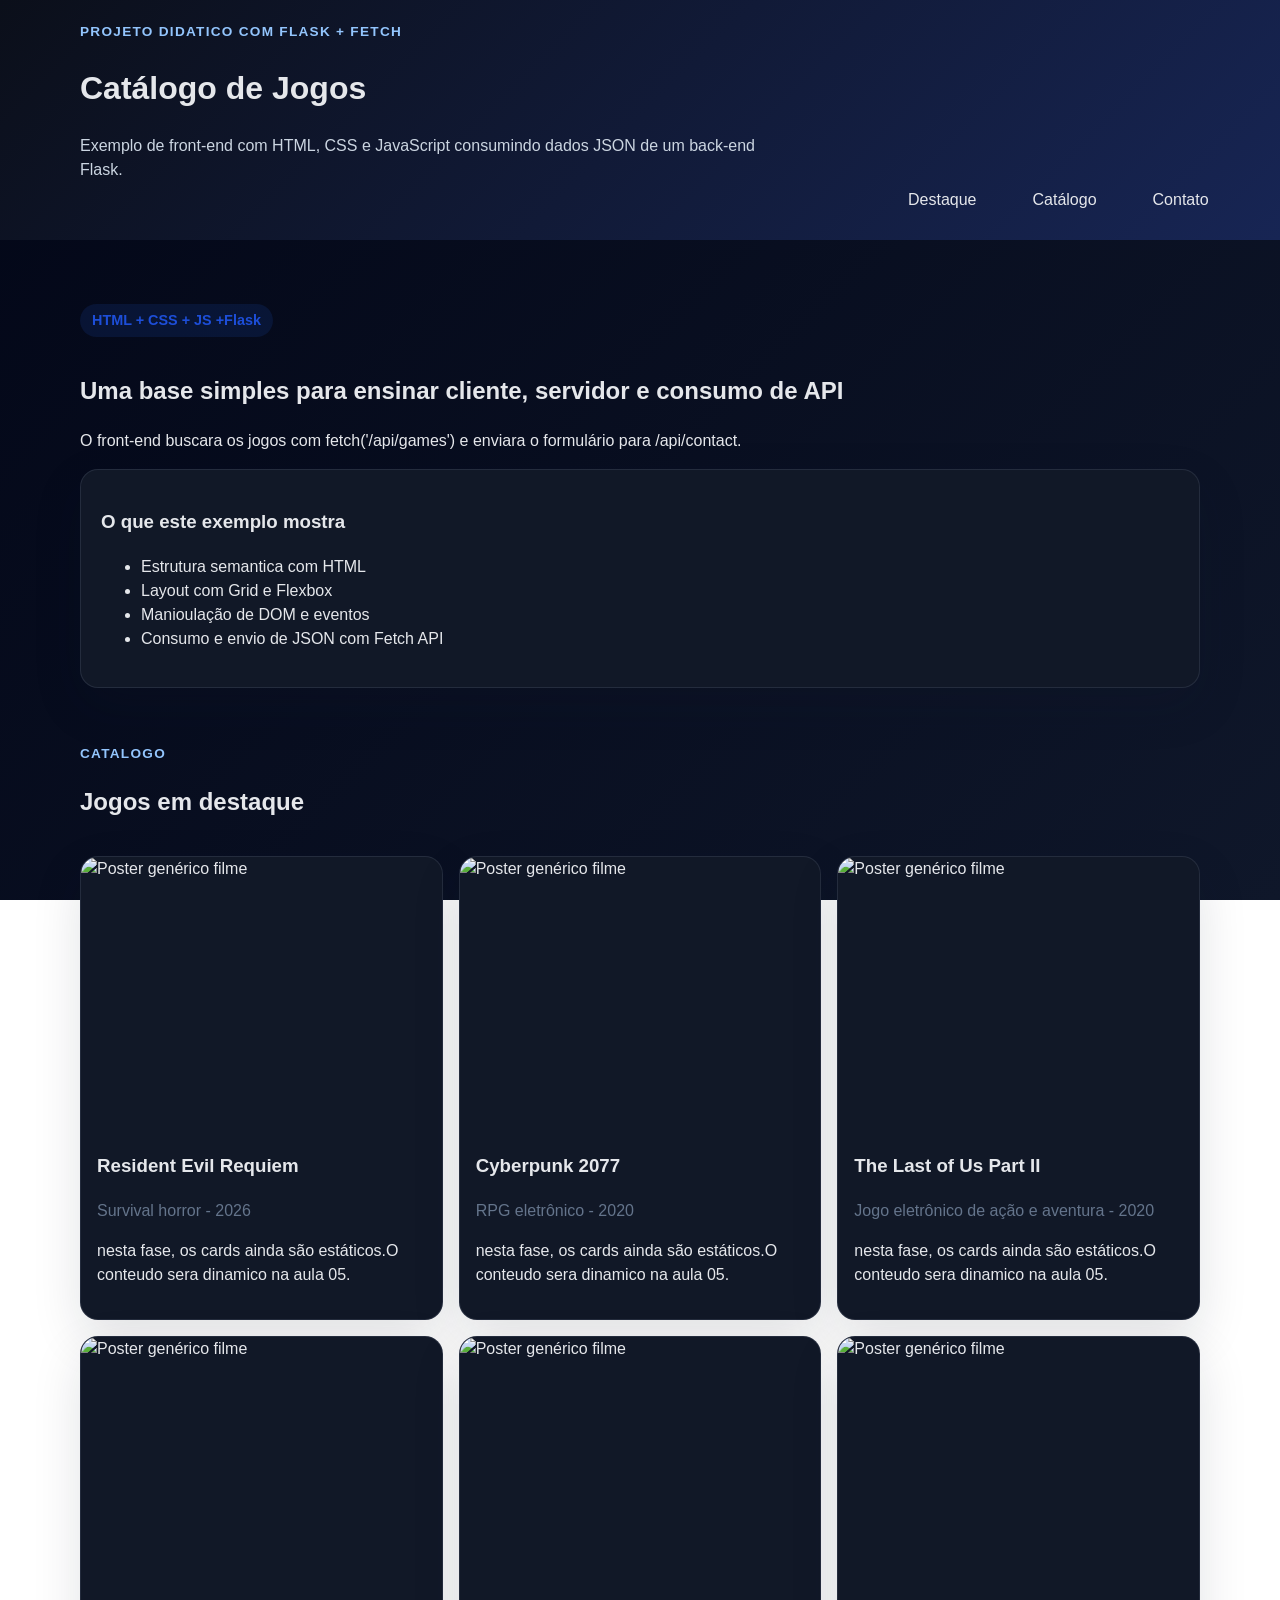
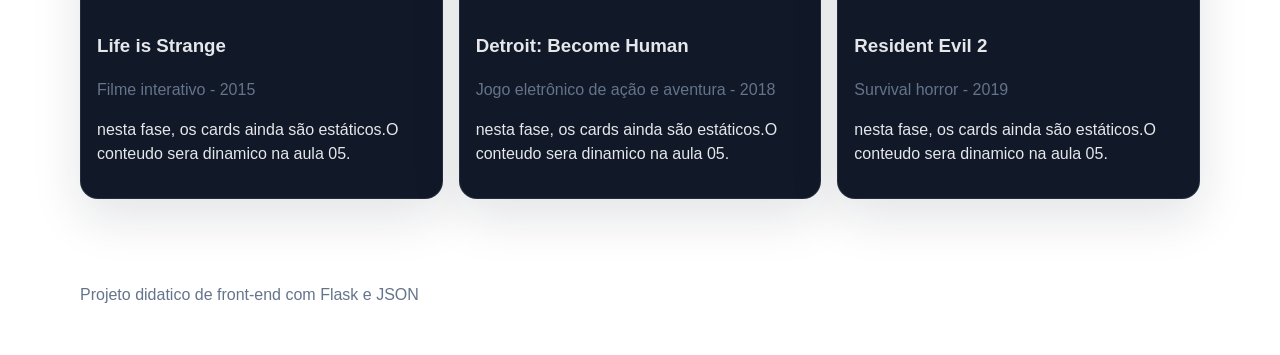
==== catalogo.html @ ecd1babe "Add files via upload" ====
<!DOCTYPE html>
<html lang="pt-BR">

<head>
    <meta charset="UTF-8">
    <meta name="viewport" content="width=device-width, initial-scale=1.0">
    <title>Catalogo</title>
    <link rel="stylesheet" href="style.css">
</head>

<body>
    <header class="site-header">
        <div class="container header-content">
            <p class="eyebrow">Projeto didatico com Flask + Fetch</p>
            <h1>Catálogo de Jogos</h1>
            <p class="subtitle">
                Exemplo de front-end com HTML, CSS e JavaScript
                consumindo dados JSON de um back-end Flask.
            </p>
        </div>
        <nav class="main-nav" aria-label="Navegação principal">

            <a href="#destaque">Destaque</a>
            <a href="#catalogo">Catálogo</a>
            <a href="#contato">Contato</a>

        </nav>
    </header>

    <main>
        <section id="destaque" class="hero">
            <div class="container hero grid">
                <div>
                    <span class="badge"> HTML + CSS + JS +Flask</span>
                    <h2>Uma base simples para ensinar cliente, servidor e consumo de API</h2>
                    <p>
                        O front-end buscara os jogos com fetch('/api/games')
                        e enviara o formulário para /api/contact.
                    </p>
                </div>
                <div class="hero-panel">
                    <h3>O que este exemplo mostra</h3>
                    <ul>
                        <li>Estrutura semantica com HTML</li>
                        <li>Layout com Grid e Flexbox</li>
                        <li>Manioulação de DOM e eventos</li>
                        <li>Consumo e envio de JSON com Fetch API</li>
                    </ul>
                </div>
            </div>
        </section>

        <section id="catalogo" class="catalog-section">
            <div class="container section-header">
                <div>
                    <p class="eyebrow">Catalogo</p>
                    <h2>Jogos em destaque</h2>
                </div>
            </div>

            <div class="container">
                <div class="game-grid">
                    <article class="game-card">
                        <img src="https://blogger.googleusercontent.com/img/b/R29vZ2xl/AVvXsEhsYs90ANW8YLh_4Idx4Sa5WgGiYXEByLc2kuhqyoncQcPSd4HS1OVr4W1ApdyinodIkdDk83J-DWX-h8rtJp-aMnD0oTUR_yRld0gdFs2bHFyWP2ZrDA1RACvNJMs8qi6hw8s6Sw_IY9s0JXZlomHA9-I9Fi39skDWAp9NOB31HzsO_nLc7lh-KDNFs9g/w640-h360/resident-evil-requiem-pre-venda-desconto-pc-ps5.png"
                            alt="Poster genérico filme">
                        <div class="game-card-content">
                            <h3>Resident Evil Requiem</h3>
                            <p class="game-meta">Survival horror - 2026</p>
                            <p>nesta fase, os cards ainda são estáticos.O conteudo sera dinamico na aula 05.</p>
                        </div>

                    </article>
                    <article class="game-card">
                        <img src="https://t.ctcdn.com.br/ILL69AH84MuklQSbs4Bj6zNDN3Q=/640x360/smart/i568317.jpeg"
                            alt="Poster genérico filme">
                        <div class="game-card-content">
                            <h3>Cyberpunk 2077</h3>
                            <p class="game-meta">RPG eletrônico - 2020</p>
                            <p>nesta fase, os cards ainda são estáticos.O conteudo sera dinamico na aula 05.</p>
                        </div>

                    </article>
                    <article class="game-card">
                        <img src="https://blogger.googleusercontent.com/img/b/R29vZ2xl/AVvXsEj_90bo2cQLbmIGnvCSx_EiHnvf0amQipYWQF1mWVmykElOhLvnlZnXqQKAwc0d3ysP5aXUv1VFdvGNSgC6pww5emYfWMEnsE0zHy9Jioad4u5F0tE9TFLgbSw_L7oWOB3y8WMElHjA1C8k1_6ptsRACYS1sB6EC9E9DuJAxfurLHmG1Iuv-lJm3kCdjGja/w640-h360/The%20Last%20of%20Us%20Parte%20II%20remastered.png"
                            alt="Poster genérico filme">
                        <div class="game-card-content">
                            <h3>The Last of Us Part II</h3>
                            <p class="game-meta">Jogo eletrônico de ação e aventura - 2020</p>
                            <p>nesta fase, os cards ainda são estáticos.O conteudo sera dinamico na aula 05.</p>
                        </div>

                    </article>
                    <article class="game-card">
                        <img src="https://blogger.googleusercontent.com/img/b/R29vZ2xl/AVvXsEgK63f_Ne3KJamRZSpanK5wGuzLJlyIysC0btRQ8zuUDmlWHwvfNrP_UfUBSlt3mtdsLd0B-I9HRghgdGDafSBZZDLxNTpkHuW9-0xl6RSeTEDjaBvyEyY1dYJs7fOlukk4vX9ZQaFCtYlBrZ5ryIZrIviQP39pQy8PmU62xq6Jr646lY_P6JbPYznCCg/w640-h360/life-is-strange-arcadia-bay-collection.jpg"
                            alt="Poster genérico filme">
                        <div class="game-card-content">
                            <h3>Life is Strange</h3>
                            <p class="game-meta">Filme interativo - 2015</p>
                            <p>nesta fase, os cards ainda são estáticos.O conteudo sera dinamico na aula 05.</p>
                        </div>

                    </article>
                    <article class="game-card">
                        <img src="https://cdn1.epicgames.com/columbine/offer/DETROIT_1-2560x1440-4fd6608a56880dc5d8e9d968517113c3.jpg"
                            alt="Poster genérico filme">
                        <div class="game-card-content">
                            <h3>Detroit: Become Human</h3>
                            <p class="game-meta">Jogo eletrônico de ação e aventura - 2018</p>
                            <p>nesta fase, os cards ainda são estáticos.O conteudo sera dinamico na aula 05.</p>
                        </div>

                    </article>
                    <article class="game-card">
                        <img src="https://cdn-ext.fanatical.com/production/product/1280x720/ee2b504a-6f82-49ed-a3f5-3539b9b85fb9.jpeg"
                            alt="Poster genérico filme">
                        <div class="game-card-content">
                            <h3>Resident Evil 2</h3>
                            <p class="game-meta">Survival horror - 2019</p>
                            <p>nesta fase, os cards ainda são estáticos.O conteudo sera dinamico na aula 05.</p>
                        </div>

                    </article>

                </div>



            </div>


        </section>
    </main>

    <footer class="site-footer">
        <div class="container footer-content">
            <p>Projeto didatico de front-end com Flask e JSON</p>
        </div>
    </footer>
</body>

</html>
---- style.css ----
/*Globais*/
:root {
    --bg: #0b0f1a;
    --panel: #111827;
    --panel-hover: #1f2937;
    --text: #e5e7eb;
    --text-light: #e5e7eb;
    --muted: #64748b;
    --line: #dbe3ee;
    --primary: #103b76;
    --primary-dark: #1d4ed8;
    --shadow: 0 18px 50px rgba(15, 23, 42, 0.12);
    --radius: 18px;
}

* {
    box-sizing: border-box;
}

/*Tela de Login*/
body {
    margin: 0;
    font-family: Arial, Helvetica, sans-serif;
    background: linear-gradient(135deg, #020617, #0f172a);
    background-attachment: fixed;
    color: var(--text);
    line-height: 1.5;
}

img {
    display: block;
    max-width: 100%;
}

a {
    color: inherit;
    text-decoration: none;
}


.container {
    width: min(1120px, calc(100% - 2rem));
    margin: 0 auto;
}

.eyebrow {
    margin: 0 0 0.35rem;
    font-size: 0.85rem;
    font-weight: 700;
    letter-spacing: 0.08rem;
    text-transform: uppercase;
    color: #93c5fd;
}

.auth-body {
    min-height: 100vh;
    display: grid;
    place-items: center;
    padding: 2rem 1rem;
}

.auth-main {
    width: min(1100px, 100%);
}

.auth-card {
    display: grid;
    grid-template-columns: 1.2fr 0.8fr;
    gap: 1.5rem;
    align-items: stretch;
}

.auth-copy,
.auth-form {
    background: var(--panel);
    border: 1px solid rgba(148, 163, 184, 00.15rem);
    border-radius: var(--radius);
    box-shadow: var(--shadow);
    padding: 2rem;
}

.auth-copy {
    background: linear-gradient(135deg, var(--bg), #172554);
    color: var(--text-light);
    margin-bottom: 15px;


}

.auth-list {
    margin: 1rem 0 0;
    padding-left: 1.25rem;


}

/*Fomulário de Login*/
.auth-form {
    background: linear-gradient(135deg, #172554, #0b1430);
    display: grid;
    gap: 1rem;
}

.auth-form label {
    display: flex;
    flex-direction: column;
    gap: 0.45rem;
    font-weight: inherit;
}

.auth-form input {
    background: #24315b;
    padding: 0.85rem 1rem;
    border-radius: 12px;
    border: 1px solid #24315b;
    font: inherit;
}

button,
.auth-form button {
    display: inline-flex;
    align-items: center;
    justify-content: center;
    border: none;
    cursor: pointer;
    padding: 0.85rem 1.1rem;
    border-radius: 12px;
    font-weight: 700;
    background: var(--primary);
    color: #fff;
}

.button:hover,
.auth-form button:hover {
    background: var(--primary-dark);

}

/*Cabeçalho e Hero*/
.site-header {
    background: linear-gradient(135deg, var(--bg), #172554);
    color: var(--text-light);
    padding: 1.4rem 0;
}

.header-content {
    justify-content: space-between;
    gap: 2rem;
}

.main-nav {
    display: flex;
    flex-wrap: wrap;
    gap: 2rem;
    margin-left: 70%;

}

.main-nav a {
    padding: 6px 12px;
    border-radius: 10px;
    transition: background 0.3s ease;

}

.main-nav a:hover {
    background: rgba(59, 130, 246, 0.2);

}

.subtitle {
    margin: 0.6rem 0 0;
    max-width: 720px;
    color: #cbd5e1;
}

.hero {
    margin-bottom: -20px;
    padding: 2rem 0;
    background: linear-gradient(180deg #eff6ff 0%, #eef2f7 100%);
}

.hero-grid {
    display: grid;
    grid-template-columns: 2fr 1fr;
    gap: 1.5rem;
}

.badge {
    display: inline-block;
    margin-bottom: 1rem;
    background: rgba(37, 99, 235, 0.12);
    color: var(--primary-dark);
    padding: 0.35rem 0.75rem;
    border-radius: 999px;
    font-size: 0.9rem;
    font-weight: 700;
}

/*Containers do Catalogo*/
.hero-panel,
.game-card {
    background: var(--panel);
    border: 1px solid rgba(148, 163, 184, 0.15);
    border-radius: var(--radius);
    box-shadow: var(--shadow);
}

.hero-panel {
    padding: 1.25rem;
}

.catalog-section {
    padding: 2rem 0 3rem;
}

.section-header {
    display: flex;
    justify-content: space-between;
    align-items: end;
    gap: 1rem;
    margin-bottom: 1rem;
}

.game-grid {
    display: grid;
    grid-template-columns: repeat(3, minmax(0, 1fr));
    gap: 1rem;
}

.game-card {
    overflow: hidden;
    transition: transform 0.3s ease, box-shadow 0.3s ease;
}

.game-card:hover {
    transform: scale(1.05);
    box-shadow: 0 25px 60px rgba(0, 0, 0, 0.2);
    background: var(--panel-hover);
}

/*Card e Rodapé*/
.game-card img {
    width: 100%;
    height: 260px;
    object-fit: cover;
}

.game-card-content {
    padding: 1rem;
}

.game-meta {
    color: var(--muted);
    margin: 0 0 0.08rem;
}

.site-footer {
    padding: 1.25rem 0 2rem;
    color: var(--muted);
}
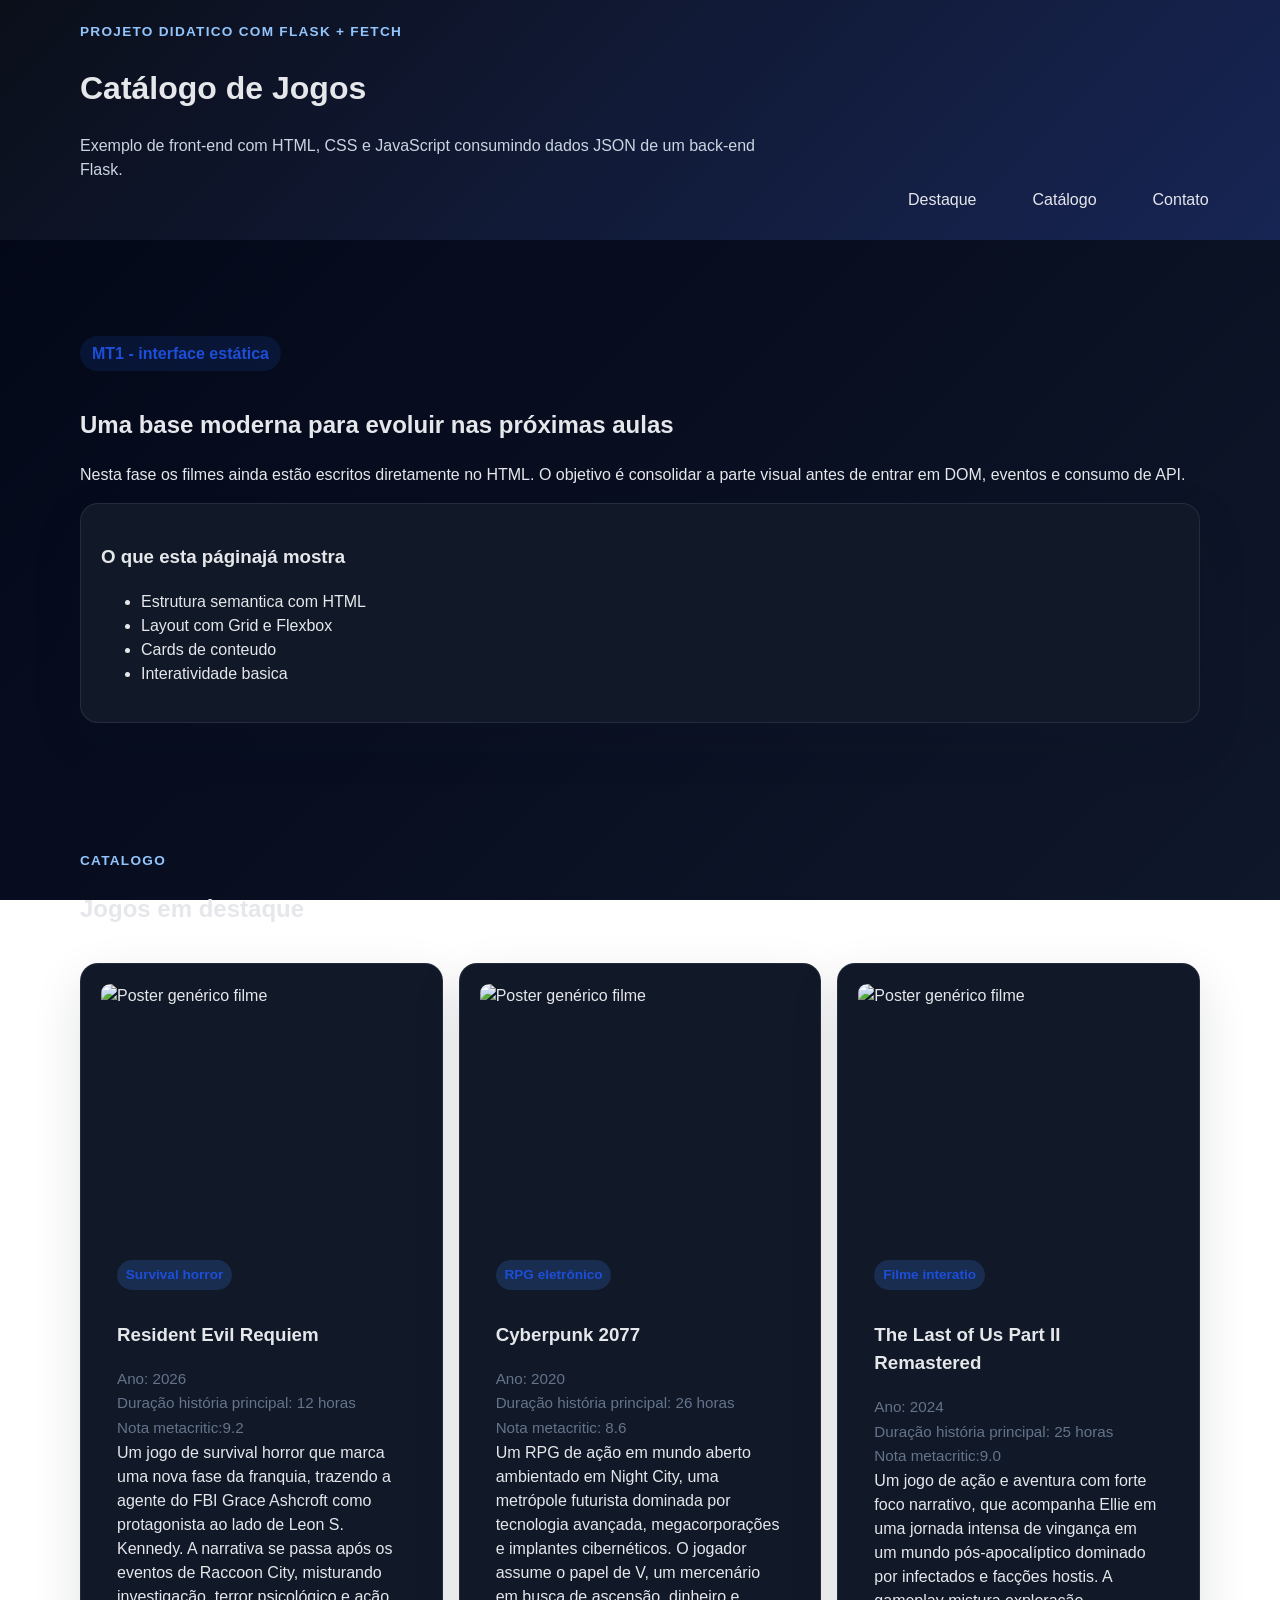
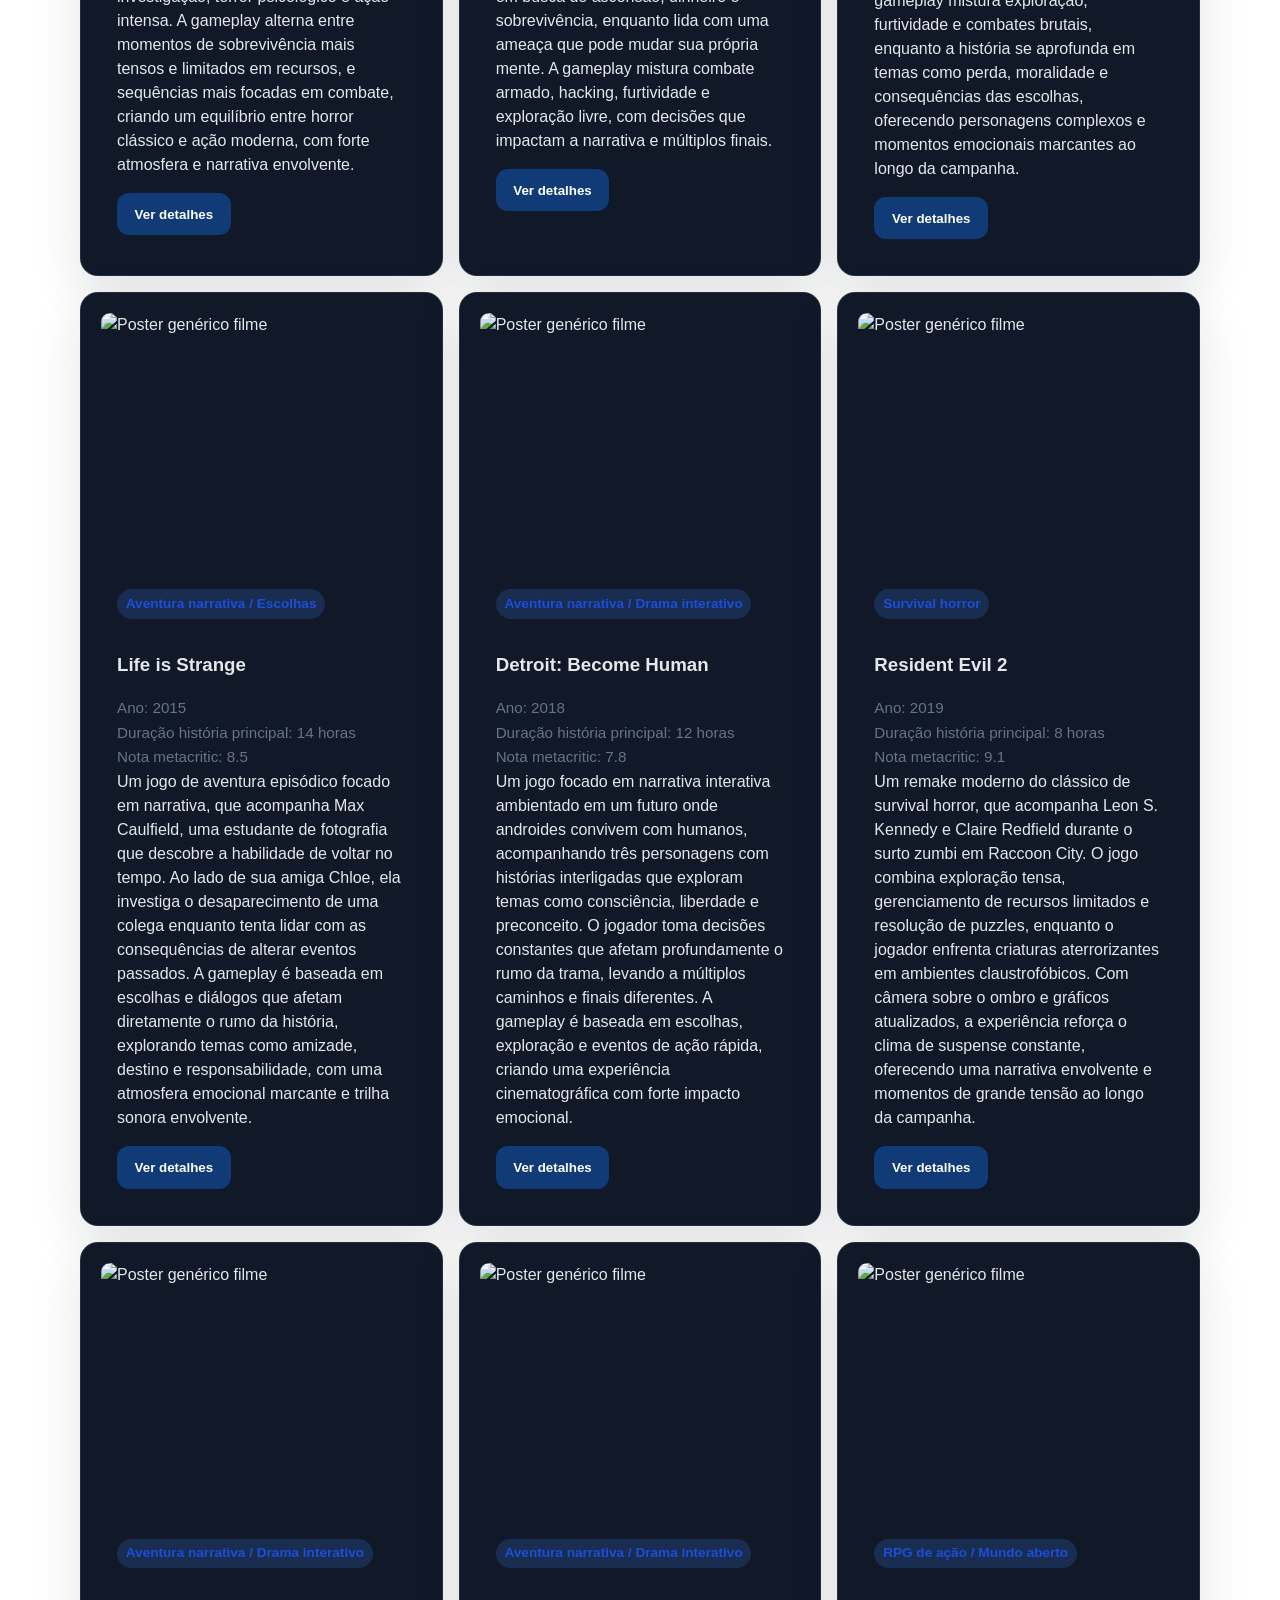
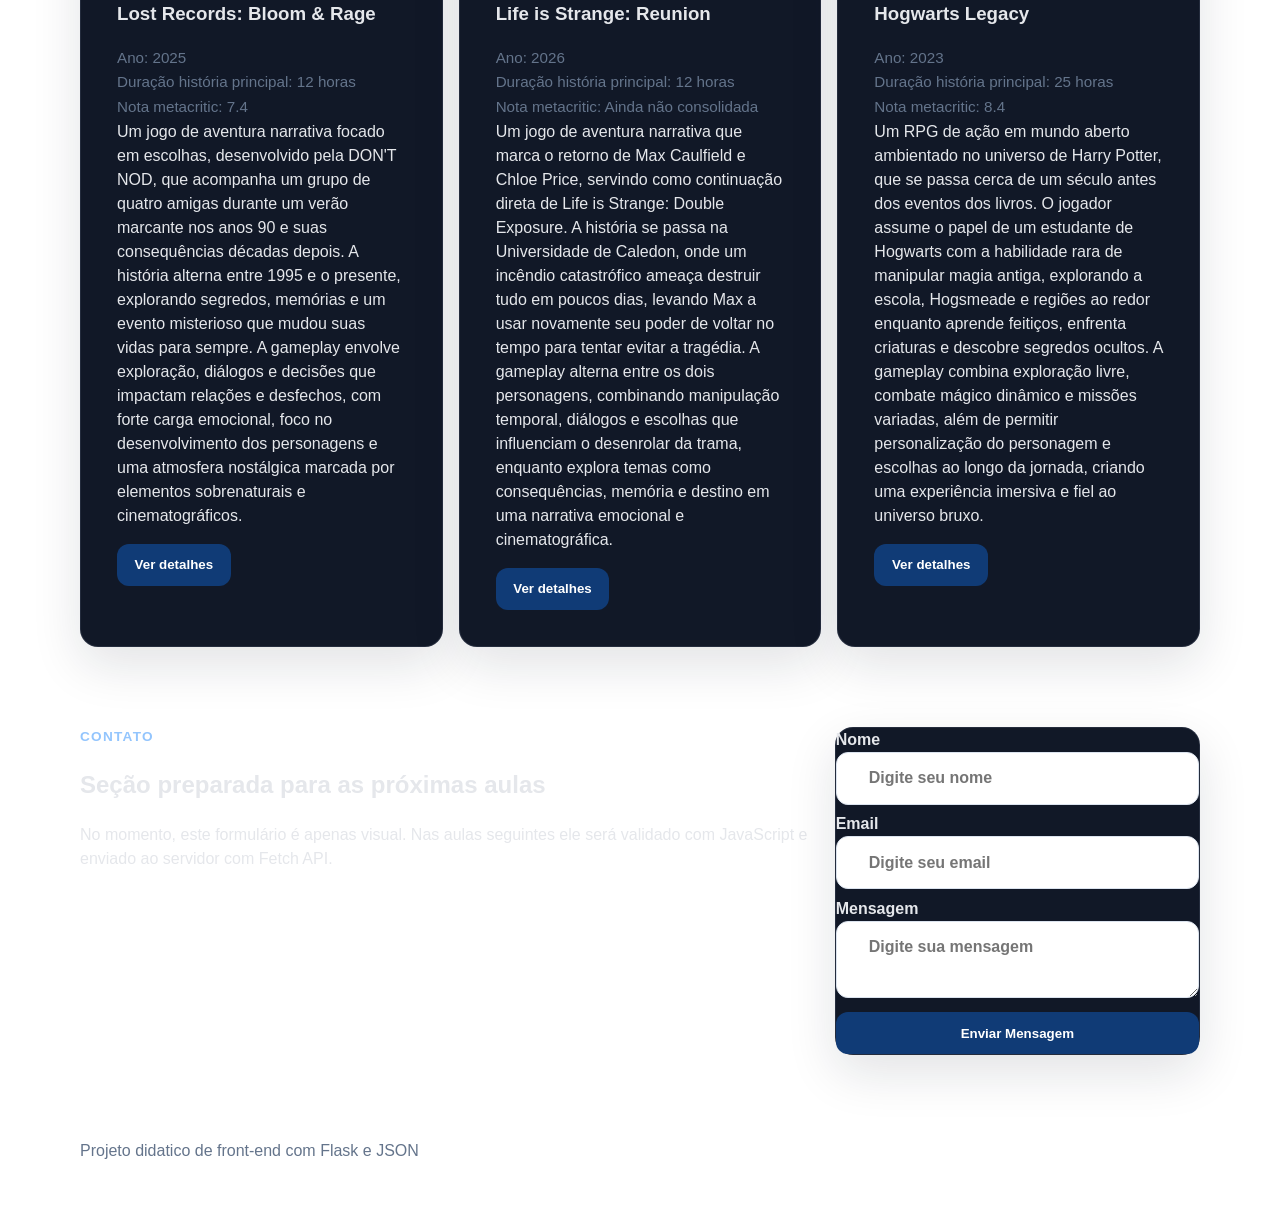
==== commit 9bc817c6: "Add files via upload" ====
--- a/catalogo.html
+++ b/catalogo.html
@@ -1,141 +1,412 @@
 <!DOCTYPE html>
 <html lang="pt-BR">
 
-<head>
-    <meta charset="UTF-8">
-    <meta name="viewport" content="width=device-width, initial-scale=1.0">
-    <title>Catalogo</title>
-    <link rel="stylesheet" href="style.css">
-</head>
-
-<body>
-    <header class="site-header">
-        <div class="container header-content">
-            <p class="eyebrow">Projeto didatico com Flask + Fetch</p>
-            <h1>Catálogo de Jogos</h1>
-            <p class="subtitle">
-                Exemplo de front-end com HTML, CSS e JavaScript
-                consumindo dados JSON de um back-end Flask.
-            </p>
-        </div>
-        <nav class="main-nav" aria-label="Navegação principal">
-
-            <a href="#destaque">Destaque</a>
-            <a href="#catalogo">Catálogo</a>
-            <a href="#contato">Contato</a>
-
-        </nav>
-    </header>
-
-    <main>
-        <section id="destaque" class="hero">
-            <div class="container hero grid">
+    <head>
+        <meta charset="UTF-8">
+        <meta name="viewport" content="width=device-width, initial-scale=1.0">
+        <title>Catalogo</title>
+        <link rel="stylesheet" href="style.css">
+    </head>
+
+    <body>
+        <header class="site-header">
+            <div class="container header-content">
+                <p class="eyebrow">Projeto didatico com Flask + Fetch</p>
+                <h1>Catálogo de Jogos</h1>
+                <p class="subtitle">
+                    Exemplo de front-end com HTML, CSS e JavaScript
+                    consumindo dados JSON de um back-end Flask.
+                </p>
+            </div>
+            <nav class="main-nav" aria-label="Navegação principal">
+
+                <a href="#destaque">Destaque</a>
+                <a href="#catalogo">Catálogo</a>
+                <a href="#contato">Contato</a>
+
+            </nav>
+        </header>
+
+        <main>
+            <section id="destaque" class="hero">
+                <div class="container hero grid">
+                    <div>
+                        <span class="badge"> MT1 - interface estática</span>
+                        <h2>Uma base moderna para evoluir nas próximas
+                            aulas</h2>
+                        <p>
+                            Nesta fase os filmes ainda estão escritos
+                            diretamente no HTML. O objetivo é consolidar
+                            a parte visual antes de entrar em DOM, eventos e
+                            consumo de API.
+
+                        </p>
+                        <!--TODO: Verificar a necessidade de ter esses botões no nav-bar e aqui-->
+
+                        <!--<div class="hero-actions">
+                            <a class="button primary" href="#catalogo">Ver
+                                catálogo</a>
+                            <a class="button secondary" href="contato">Ir para
+                                contato</a>
+                        </div>-->
+                    </div>
+
+                    <div class="hero-panel">
+                        <h3>O que esta páginajá mostra</h3>
+                        <ul>
+                            <li>Estrutura semantica com HTML</li>
+                            <li>Layout com Grid e Flexbox</li>
+                            <li>Cards de conteudo</li>
+                            <li>Interatividade basica</li>
+                        </ul>
+                    </div>
+                </div>
+            </section>
+
+            <section id="catalogo" class="catalog-section">
+                <div class="container section-header">
+                    <div>
+                        <p class="eyebrow">Catalogo</p>
+                        <h2>Jogos em destaque</h2>
+                    </div>
+                </div>
+                <!--Catalogo de jogos-->
+                <div class="container">
+                    <div class="game-grid">
+                        <article class="game-card">
+                            <img
+                                src="https://blogger.googleusercontent.com/img/b/R29vZ2xl/AVvXsEhsYs90ANW8YLh_4Idx4Sa5WgGiYXEByLc2kuhqyoncQcPSd4HS1OVr4W1ApdyinodIkdDk83J-DWX-h8rtJp-aMnD0oTUR_yRld0gdFs2bHFyWP2ZrDA1RACvNJMs8qi6hw8s6Sw_IY9s0JXZlomHA9-I9Fi39skDWAp9NOB31HzsO_nLc7lh-KDNFs9g/w640-h360/resident-evil-requiem-pre-venda-desconto-pc-ps5.png"
+                                alt="Poster genérico filme">
+                            <div class="game-card-content">
+                                <span class="tag">Survival horror</span>
+                                <h3>Resident Evil Requiem</h3>
+                                <div class="game-meta">
+                                    <span>Ano: 2026</span>
+                                    <span>Duração história principal: 12
+                                        horas</span>
+                                    <span>Nota metacritic:9.2</span>
+                                </div>
+                                <p class="game-description">
+                                    Um jogo de survival horror que marca uma
+                                    nova fase da franquia, trazendo a agente do
+                                    FBI Grace Ashcroft como protagonista ao lado
+                                    de Leon S. Kennedy. A narrativa se passa
+                                    após os eventos de Raccoon City, misturando
+                                    investigação, terror psicológico e ação
+                                    intensa. A gameplay alterna entre momentos
+                                    de sobrevivência mais tensos e limitados em
+                                    recursos, e sequências mais focadas em
+                                    combate, criando um equilíbrio entre horror
+                                    clássico e ação moderna, com forte atmosfera
+                                    e narrativa envolvente.
+                                </p>
+                                <button class="button primary" type="button">Ver
+                                    detalhes</button>
+                            </div>
+                        </article>
+                        <article class="game-card">
+                            <img
+                                src="https://t.ctcdn.com.br/ILL69AH84MuklQSbs4Bj6zNDN3Q=/640x360/smart/i568317.jpeg"
+                                alt="Poster genérico filme">
+                            <div class="game-card-content">
+                                <span class="tag">RPG eletrônico</span>
+                                <h3>Cyberpunk 2077</h3>
+                                <div class="game-meta">
+                                    <span>Ano: 2020</span>
+                                    <span>Duração história principal: 26
+                                        horas</span>
+                                    <span>Nota metacritic: 8.6</span>
+                                </div>
+                                <p class="game-description">
+                                    Um RPG de ação em mundo aberto ambientado em
+                                    Night City, uma metrópole futurista dominada
+                                    por tecnologia avançada, megacorporações e
+                                    implantes cibernéticos. O jogador assume o
+                                    papel de V, um mercenário em busca de
+                                    ascensão, dinheiro e sobrevivência, enquanto
+                                    lida com uma ameaça que pode mudar sua
+                                    própria mente. A gameplay mistura combate
+                                    armado, hacking, furtividade e exploração
+                                    livre, com decisões que impactam a narrativa
+                                    e múltiplos finais.
+                                </p>
+                                <button class="button primary" type="button">Ver
+                                    detalhes</button>
+                            </div>
+                        </article>
+                        <article class="game-card">
+                            <img
+                                src="https://blogger.googleusercontent.com/img/b/R29vZ2xl/AVvXsEj_90bo2cQLbmIGnvCSx_EiHnvf0amQipYWQF1mWVmykElOhLvnlZnXqQKAwc0d3ysP5aXUv1VFdvGNSgC6pww5emYfWMEnsE0zHy9Jioad4u5F0tE9TFLgbSw_L7oWOB3y8WMElHjA1C8k1_6ptsRACYS1sB6EC9E9DuJAxfurLHmG1Iuv-lJm3kCdjGja/w640-h360/The%20Last%20of%20Us%20Parte%20II%20remastered.png"
+                                alt="Poster genérico filme">
+                            <div class="game-card-content">
+                                <span class="tag">Filme interatio</span>
+                                <h3>The Last of Us Part II Remastered</h3>
+                                <div class="game-meta">
+                                    <span>Ano: 2024</span>
+                                    <span>Duração história principal: 25
+                                        horas</span>
+                                    <span>Nota metacritic:9.0</span>
+                                </div>
+                                <p class="game-description">
+                                    Um jogo de ação e aventura com forte foco
+                                    narrativo, que acompanha Ellie em uma
+                                    jornada intensa de vingança em um mundo
+                                    pós-apocalíptico dominado por infectados e
+                                    facções hostis. A gameplay mistura
+                                    exploração, furtividade e combates brutais,
+                                    enquanto a história se aprofunda em temas
+                                    como perda, moralidade e consequências das
+                                    escolhas, oferecendo personagens complexos e
+                                    momentos emocionais marcantes ao longo da
+                                    campanha.
+                                </p>
+                                <button class="button primary" type="button">Ver
+                                    detalhes</button>
+                            </div>
+                        </article>
+                        <article class="game-card">
+                            <img
+                                src="https://blogger.googleusercontent.com/img/b/R29vZ2xl/AVvXsEgK63f_Ne3KJamRZSpanK5wGuzLJlyIysC0btRQ8zuUDmlWHwvfNrP_UfUBSlt3mtdsLd0B-I9HRghgdGDafSBZZDLxNTpkHuW9-0xl6RSeTEDjaBvyEyY1dYJs7fOlukk4vX9ZQaFCtYlBrZ5ryIZrIviQP39pQy8PmU62xq6Jr646lY_P6JbPYznCCg/w640-h360/life-is-strange-arcadia-bay-collection.jpg"
+                                alt="Poster genérico filme">
+                            <div class="game-card-content">
+                                <span class="tag">Aventura narrativa /
+                                    Escolhas</span>
+                                <h3>Life is Strange</h3>
+                                <div class="game-meta">
+                                    <span>Ano: 2015</span>
+                                    <span>Duração história principal: 14
+                                        horas</span>
+                                    <span>Nota metacritic: 8.5</span>
+                                </div>
+                                <p class="game-description">
+                                    Um jogo de aventura episódico focado em
+                                    narrativa, que acompanha Max Caulfield, uma
+                                    estudante de fotografia que descobre a
+                                    habilidade de voltar no tempo. Ao lado de
+                                    sua amiga Chloe, ela investiga o
+                                    desaparecimento de uma colega enquanto tenta
+                                    lidar com as consequências de alterar
+                                    eventos passados. A gameplay é baseada em
+                                    escolhas e diálogos que afetam diretamente o
+                                    rumo da história, explorando temas como
+                                    amizade, destino e responsabilidade, com uma
+                                    atmosfera emocional marcante e trilha sonora
+                                    envolvente.
+                                </p>
+                                <button class="button primary" type="button">Ver
+                                    detalhes</button>
+                            </div>
+                        </article>
+                        <article class="game-card">
+                            <img
+                                src="https://cdn1.epicgames.com/columbine/offer/DETROIT_1-2560x1440-4fd6608a56880dc5d8e9d968517113c3.jpg"
+                                alt="Poster genérico filme">
+                            <div class="game-card-content">
+                                <span class="tag">Aventura narrativa / Drama
+                                    interativo</span>
+                                <h3>Detroit: Become Human</h3>
+                                <div class="game-meta">
+                                    <span>Ano: 2018</span>
+                                    <span>Duração história principal: 12
+                                        horas</span>
+                                    <span>Nota metacritic: 7.8</span>
+                                </div>
+                                <p class="game-description">
+                                    Um jogo focado em narrativa interativa
+                                    ambientado em um futuro onde androides
+                                    convivem com humanos, acompanhando três
+                                    personagens com histórias interligadas que
+                                    exploram temas como consciência, liberdade e
+                                    preconceito. O jogador toma decisões
+                                    constantes que afetam profundamente o rumo
+                                    da trama, levando a múltiplos caminhos e
+                                    finais diferentes. A gameplay é baseada em
+                                    escolhas, exploração e eventos de ação
+                                    rápida, criando uma experiência
+                                    cinematográfica com forte impacto emocional.
+                                </p>
+                                <button class="button primary" type="button">Ver
+                                    detalhes</button>
+                            </div>
+                        </article>
+                        <article class="game-card">
+                            <img
+                                src="https://cdn-ext.fanatical.com/production/product/1280x720/ee2b504a-6f82-49ed-a3f5-3539b9b85fb9.jpeg"
+                                alt="Poster genérico filme">
+                            <div class="game-card-content">
+                                <span class="tag">Survival horror</span>
+                                <h3>Resident Evil 2</h3>
+                                <div class="game-meta">
+                                    <span>Ano: 2019</span>
+                                    <span>Duração história principal: 8
+                                        horas</span>
+                                    <span>Nota metacritic: 9.1</span>
+                                </div>
+                                <p class="game-description">
+                                    Um remake moderno do clássico de survival
+                                    horror, que acompanha Leon S. Kennedy e
+                                    Claire Redfield durante o surto zumbi em
+                                    Raccoon City. O jogo combina exploração
+                                    tensa, gerenciamento de recursos limitados e
+                                    resolução de puzzles, enquanto o jogador
+                                    enfrenta criaturas aterrorizantes em
+                                    ambientes claustrofóbicos. Com câmera sobre
+                                    o ombro e gráficos atualizados, a
+                                    experiência reforça o clima de suspense
+                                    constante, oferecendo uma narrativa
+                                    envolvente e momentos de grande tensão ao
+                                    longo da campanha.
+                                </p>
+                                <button class="button primary" type="button">Ver
+                                    detalhes</button>
+                            </div>
+                        </article>
+                        <article class="game-card">
+                            <img
+                                src="https://cdn1.epicgames.com/spt-assets/1dbe1908183242849c2aac9bb3f50541/lost-records-bloom-and-rage-fgi6c.jpg"
+                                alt="Poster genérico filme">
+                            <div class="game-card-content">
+                                <span class="tag">Aventura narrativa / Drama
+                                    interativo</span>
+                                <h3>Lost Records: Bloom & Rage</h3>
+                                <div class="game-meta">
+                                    <span>Ano: 2025</span>
+                                    <span>Duração história principal: 12
+                                        horas</span>
+                                    <span>Nota metacritic: 7.4</span>
+                                </div>
+                                <p class="game-description">
+                                    Um jogo de aventura narrativa focado em
+                                    escolhas, desenvolvido pela DON'T NOD, que
+                                    acompanha um grupo de quatro amigas durante
+                                    um verão marcante nos anos 90 e suas
+                                    consequências décadas depois. A história
+                                    alterna entre 1995 e o presente, explorando
+                                    segredos, memórias e um evento misterioso
+                                    que mudou suas vidas para sempre. A gameplay
+                                    envolve exploração, diálogos e decisões que
+                                    impactam relações e desfechos, com forte
+                                    carga emocional, foco no desenvolvimento dos
+                                    personagens e uma atmosfera nostálgica
+                                    marcada por elementos sobrenaturais e
+                                    cinematográficos.
+                                </p>
+                                <button class="button primary" type="button">Ver
+                                    detalhes</button>
+                            </div>
+                        </article>
+                        <article class="game-card">
+                            <img
+                                src="https://shared.akamai.steamstatic.com/store_item_assets/steam/apps/2624870/df22658da4ac9d886986cd3d9bd1d5aeee03c915/capsule_616x353.jpg?t=1774610978"
+                                alt="Poster genérico filme">
+                            <div class="game-card-content">
+                                <span class="tag">Aventura narrativa / Drama
+                                    interativo</span>
+                                <h3>Life is Strange: Reunion</h3>
+                                <div class="game-meta">
+                                    <span>Ano: 2026</span>
+                                    <span>Duração história principal: 12
+                                        horas</span>
+                                    <span>Nota metacritic: Ainda não
+                                        consolidada</span>
+                                </div>
+                                <p class="game-description">
+                                    Um jogo de aventura narrativa que marca o
+                                    retorno de Max Caulfield e Chloe Price,
+                                    servindo como continuação direta de Life is
+                                    Strange: Double Exposure. A história se
+                                    passa na Universidade de Caledon, onde um
+                                    incêndio catastrófico ameaça destruir tudo
+                                    em poucos dias, levando Max a usar novamente
+                                    seu poder de voltar no tempo para tentar
+                                    evitar a tragédia. A gameplay alterna entre
+                                    os dois personagens, combinando manipulação
+                                    temporal, diálogos e escolhas que
+                                    influenciam o desenrolar da trama, enquanto
+                                    explora temas como consequências, memória e
+                                    destino em uma narrativa emocional e
+                                    cinematográfica.
+                                </p>
+                                <button class="button primary" type="button">Ver
+                                    detalhes</button>
+                            </div>
+                        </article>
+                        <article class="game-card">
+                            <img
+                                src="https://cdn1.epicgames.com/offer/e97659b501af4e3981d5430dad170911/EGS_HogwartsLegacy_AvalancheSoftware_S1_2560x1440-aa80981dd7c9b3f26b12606974a76dba_2560x1440-aa80981dd7c9b3f26b12606974a76dba"
+                                alt="Poster genérico filme">
+                            <div class="game-card-content">
+                                <span class="tag">RPG de ação / Mundo
+                                    aberto</span>
+                                <h3>Hogwarts Legacy</h3>
+                                <div class="game-meta">
+                                    <span>Ano: 2023</span>
+                                    <span>Duração história principal: 25
+                                        horas</span>
+                                    <span>Nota metacritic: 8.4</span>
+                                </div>
+                                <p class="game-description">
+                                    Um RPG de ação em mundo aberto ambientado no
+                                    universo de Harry Potter, que se passa cerca
+                                    de um século antes dos eventos dos livros. O
+                                    jogador assume o papel de um estudante de
+                                    Hogwarts com a habilidade rara de manipular
+                                    magia antiga, explorando a escola, Hogsmeade
+                                    e regiões ao redor enquanto aprende
+                                    feitiços, enfrenta criaturas e descobre
+                                    segredos ocultos. A gameplay combina
+                                    exploração livre, combate mágico dinâmico e
+                                    missões variadas, além de permitir
+                                    personalização do personagem e escolhas ao
+                                    longo da jornada, criando uma experiência
+                                    imersiva e fiel ao universo bruxo.
+                                </p>
+                                <button class="button primary" type="button">Ver
+                                    detalhes</button>
+                            </div>
+                        </article>
+
+                    </div>
+
+                </div>
+
+            </section>
+        </main>
+        <section id="contato" class="contact-section">
+            <div class="container contact-grid">
                 <div>
-                    <span class="badge"> HTML + CSS + JS +Flask</span>
-                    <h2>Uma base simples para ensinar cliente, servidor e consumo de API</h2>
+                    <p class="eyebrow">Contato</p>
+                    <h2>Seção preparada para as próximas aulas</h2>
                     <p>
-                        O front-end buscara os jogos com fetch('/api/games')
-                        e enviara o formulário para /api/contact.
+                        No momento, este formulário é apenas visual. Nas aulas
+                        seguintes ele será validado com JavaScript e enviado ao
+                        servidor com Fetch API.
                     </p>
                 </div>
-                <div class="hero-panel">
-                    <h3>O que este exemplo mostra</h3>
-                    <ul>
-                        <li>Estrutura semantica com HTML</li>
-                        <li>Layout com Grid e Flexbox</li>
-                        <li>Manioulação de DOM e eventos</li>
-                        <li>Consumo e envio de JSON com Fetch API</li>
-                    </ul>
-                </div>
+
+                <form class="contact-form">
+                    <label>
+                        <span>Nome</span>
+                        <input type="text" placeholder="Digite seu nome">
+                    </label>
+                    <label>
+                        <span>Email</span>
+                        <input type="email" placeholder="Digite seu email">
+                    </label>
+                    <label>
+                        <span>Mensagem</span>
+                        <textarea placeholder="Digite sua mensagem"></textarea>
+                    </label>
+
+                    <button type="submit">Enviar Mensagem</button>
+                </form>
             </div>
         </section>
-
-        <section id="catalogo" class="catalog-section">
-            <div class="container section-header">
-                <div>
-                    <p class="eyebrow">Catalogo</p>
-                    <h2>Jogos em destaque</h2>
-                </div>
+        <footer class="site-footer">
+            <div class="container footer-content">
+                <p>Projeto didatico de front-end com Flask e JSON</p>
             </div>
-
-            <div class="container">
-                <div class="game-grid">
-                    <article class="game-card">
-                        <img src="https://blogger.googleusercontent.com/img/b/R29vZ2xl/AVvXsEhsYs90ANW8YLh_4Idx4Sa5WgGiYXEByLc2kuhqyoncQcPSd4HS1OVr4W1ApdyinodIkdDk83J-DWX-h8rtJp-aMnD0oTUR_yRld0gdFs2bHFyWP2ZrDA1RACvNJMs8qi6hw8s6Sw_IY9s0JXZlomHA9-I9Fi39skDWAp9NOB31HzsO_nLc7lh-KDNFs9g/w640-h360/resident-evil-requiem-pre-venda-desconto-pc-ps5.png"
-                            alt="Poster genérico filme">
-                        <div class="game-card-content">
-                            <h3>Resident Evil Requiem</h3>
-                            <p class="game-meta">Survival horror - 2026</p>
-                            <p>nesta fase, os cards ainda são estáticos.O conteudo sera dinamico na aula 05.</p>
-                        </div>
-
-                    </article>
-                    <article class="game-card">
-                        <img src="https://t.ctcdn.com.br/ILL69AH84MuklQSbs4Bj6zNDN3Q=/640x360/smart/i568317.jpeg"
-                            alt="Poster genérico filme">
-                        <div class="game-card-content">
-                            <h3>Cyberpunk 2077</h3>
-                            <p class="game-meta">RPG eletrônico - 2020</p>
-                            <p>nesta fase, os cards ainda são estáticos.O conteudo sera dinamico na aula 05.</p>
-                        </div>
-
-                    </article>
-                    <article class="game-card">
-                        <img src="https://blogger.googleusercontent.com/img/b/R29vZ2xl/AVvXsEj_90bo2cQLbmIGnvCSx_EiHnvf0amQipYWQF1mWVmykElOhLvnlZnXqQKAwc0d3ysP5aXUv1VFdvGNSgC6pww5emYfWMEnsE0zHy9Jioad4u5F0tE9TFLgbSw_L7oWOB3y8WMElHjA1C8k1_6ptsRACYS1sB6EC9E9DuJAxfurLHmG1Iuv-lJm3kCdjGja/w640-h360/The%20Last%20of%20Us%20Parte%20II%20remastered.png"
-                            alt="Poster genérico filme">
-                        <div class="game-card-content">
-                            <h3>The Last of Us Part II</h3>
-                            <p class="game-meta">Jogo eletrônico de ação e aventura - 2020</p>
-                            <p>nesta fase, os cards ainda são estáticos.O conteudo sera dinamico na aula 05.</p>
-                        </div>
-
-                    </article>
-                    <article class="game-card">
-                        <img src="https://blogger.googleusercontent.com/img/b/R29vZ2xl/AVvXsEgK63f_Ne3KJamRZSpanK5wGuzLJlyIysC0btRQ8zuUDmlWHwvfNrP_UfUBSlt3mtdsLd0B-I9HRghgdGDafSBZZDLxNTpkHuW9-0xl6RSeTEDjaBvyEyY1dYJs7fOlukk4vX9ZQaFCtYlBrZ5ryIZrIviQP39pQy8PmU62xq6Jr646lY_P6JbPYznCCg/w640-h360/life-is-strange-arcadia-bay-collection.jpg"
-                            alt="Poster genérico filme">
-                        <div class="game-card-content">
-                            <h3>Life is Strange</h3>
-                            <p class="game-meta">Filme interativo - 2015</p>
-                            <p>nesta fase, os cards ainda são estáticos.O conteudo sera dinamico na aula 05.</p>
-                        </div>
-
-                    </article>
-                    <article class="game-card">
-                        <img src="https://cdn1.epicgames.com/columbine/offer/DETROIT_1-2560x1440-4fd6608a56880dc5d8e9d968517113c3.jpg"
-                            alt="Poster genérico filme">
-                        <div class="game-card-content">
-                            <h3>Detroit: Become Human</h3>
-                            <p class="game-meta">Jogo eletrônico de ação e aventura - 2018</p>
-                            <p>nesta fase, os cards ainda são estáticos.O conteudo sera dinamico na aula 05.</p>
-                        </div>
-
-                    </article>
-                    <article class="game-card">
-                        <img src="https://cdn-ext.fanatical.com/production/product/1280x720/ee2b504a-6f82-49ed-a3f5-3539b9b85fb9.jpeg"
-                            alt="Poster genérico filme">
-                        <div class="game-card-content">
-                            <h3>Resident Evil 2</h3>
-                            <p class="game-meta">Survival horror - 2019</p>
-                            <p>nesta fase, os cards ainda são estáticos.O conteudo sera dinamico na aula 05.</p>
-                        </div>
-
-                    </article>
-
-                </div>
-
-
-
-            </div>
-
-
-        </section>
-    </main>
-
-    <footer class="site-footer">
-        <div class="container footer-content">
-            <p>Projeto didatico de front-end com Flask e JSON</p>
-        </div>
-    </footer>
-</body>
+        </footer>
+    </body>
 
 </html>
--- a/style.css
+++ b/style.css
@@ -54,18 +54,21 @@
 
 .auth-body {
     min-height: 100vh;
+    background: linear-gradient(135deg, #0b1430, #172554);
+
+}
+
+.auth-main {
+    min-height: 100vh;
     display: grid;
     place-items: center;
     padding: 2rem 1rem;
 }
 
-.auth-main {
-    width: min(1100px, 100%);
-}
-
 .auth-card {
-    display: grid;
-    grid-template-columns: 1.2fr 0.8fr;
+    width: min(1080px, 100%);
+    display: grid;
+    grid-template-columns: 2fr 1fr;
     gap: 1.5rem;
     align-items: stretch;
 }
@@ -82,16 +85,16 @@
 .auth-copy {
     background: linear-gradient(135deg, var(--bg), #172554);
     color: var(--text-light);
-    margin-bottom: 15px;
-
-
-}
+}
+
+.auth-button {
+    width: 100%;
+}
+
 
 .auth-list {
     margin: 1rem 0 0;
     padding-left: 1.25rem;
-
-
 }
 
 /*Fomulário de Login*/
@@ -175,15 +178,17 @@
 }
 
 .hero {
-    margin-bottom: -20px;
-    padding: 2rem 0;
+    padding: 3rem 0;
     background: linear-gradient(180deg #eff6ff 0%, #eef2f7 100%);
 }
 
-.hero-grid {
+.hero-grid,
+.contact-grid,
+.auth-card{
     display: grid;
     grid-template-columns: 2fr 1fr;
     gap: 1.5rem;
+    align-items: stretch;
 }
 
 .badge {
@@ -193,23 +198,35 @@
     color: var(--primary-dark);
     padding: 0.35rem 0.75rem;
     border-radius: 999px;
-    font-size: 0.9rem;
     font-weight: 700;
 }
 
 /*Containers do Catalogo*/
 .hero-panel,
-.game-card {
+.contact-form,
+.game-card,
+.auth-copy,
+.auth-form {
     background: var(--panel);
     border: 1px solid rgba(148, 163, 184, 0.15);
     border-radius: var(--radius);
     box-shadow: var(--shadow);
 }
 
-.hero-panel {
+.hero-panel,
+.auth-copy,
+.game-card,
+.auth-copy,
+.auth-form {
     padding: 1.25rem;
 }
 
+.hero-actions {
+    display: flex;
+    gap: 0.75rem;
+    flex-wrap: wrap;
+    margin-top: 1.25rem;
+}
 .catalog-section {
     padding: 2rem 0 3rem;
 }
@@ -220,6 +237,11 @@
     align-items: end;
     gap: 1rem;
     margin-bottom: 1rem;
+}
+
+.catalog-section,
+.contact-section {
+    padding: 2rem 0 3rem;
 }
 
 .game-grid {
@@ -244,18 +266,69 @@
     width: 100%;
     height: 260px;
     object-fit: cover;
+    border-radius: 9px;
 }
 
 .game-card-content {
     padding: 1rem;
 }
 
+.tag{
+    display: inline-block;
+    margin-bottom: 0.8rem;
+    padding: 0.3rem 0.55rem;
+    border-radius: 999px;
+    background: rgba(59, 130, 246, 0.2);
+    color: var(--primary-dark);
+    font-size: 0.85rem;
+    font-weight: 700;
+}
 .game-meta {
+    display: flex;
+    gap: 0.1rem;
+    flex-wrap: wrap;
     color: var(--muted);
-    margin: 0 0 0.08rem;
+    font-size: 0.95rem;
+    margin-bottom: 0.08rem;
+}
+.game-description {
+    margin: 0 0 1rem;
+    color: var(--text-light);
 }
 
 .site-footer {
     padding: 1.25rem 0 2rem;
     color: var(--muted);
+}
+/*Contato e formulário*/
+
+.contact-form,
+.auth-form{
+    display: flex;
+    flex-direction: column;
+    gap: 0.45rem;
+    font-weight: 700;
+}
+.contact-form input,
+.contact-form textarea,
+.auth-form input {
+    width: 100%;
+    padding: 0.85rem 2rem;
+    border-radius: 12px;
+    border: 1px solid var(--line);
+    font: inherit;
+}
+
+@media (max-width: 900px) {
+    .hero-grid,
+    .contact-grid,
+    .auth-card,
+    .game-grid {
+        grid-template-columns: 1fr;
+    }
+
+    .header-content{
+        flex-direction: column;
+        align-items: start;
+    }
 }
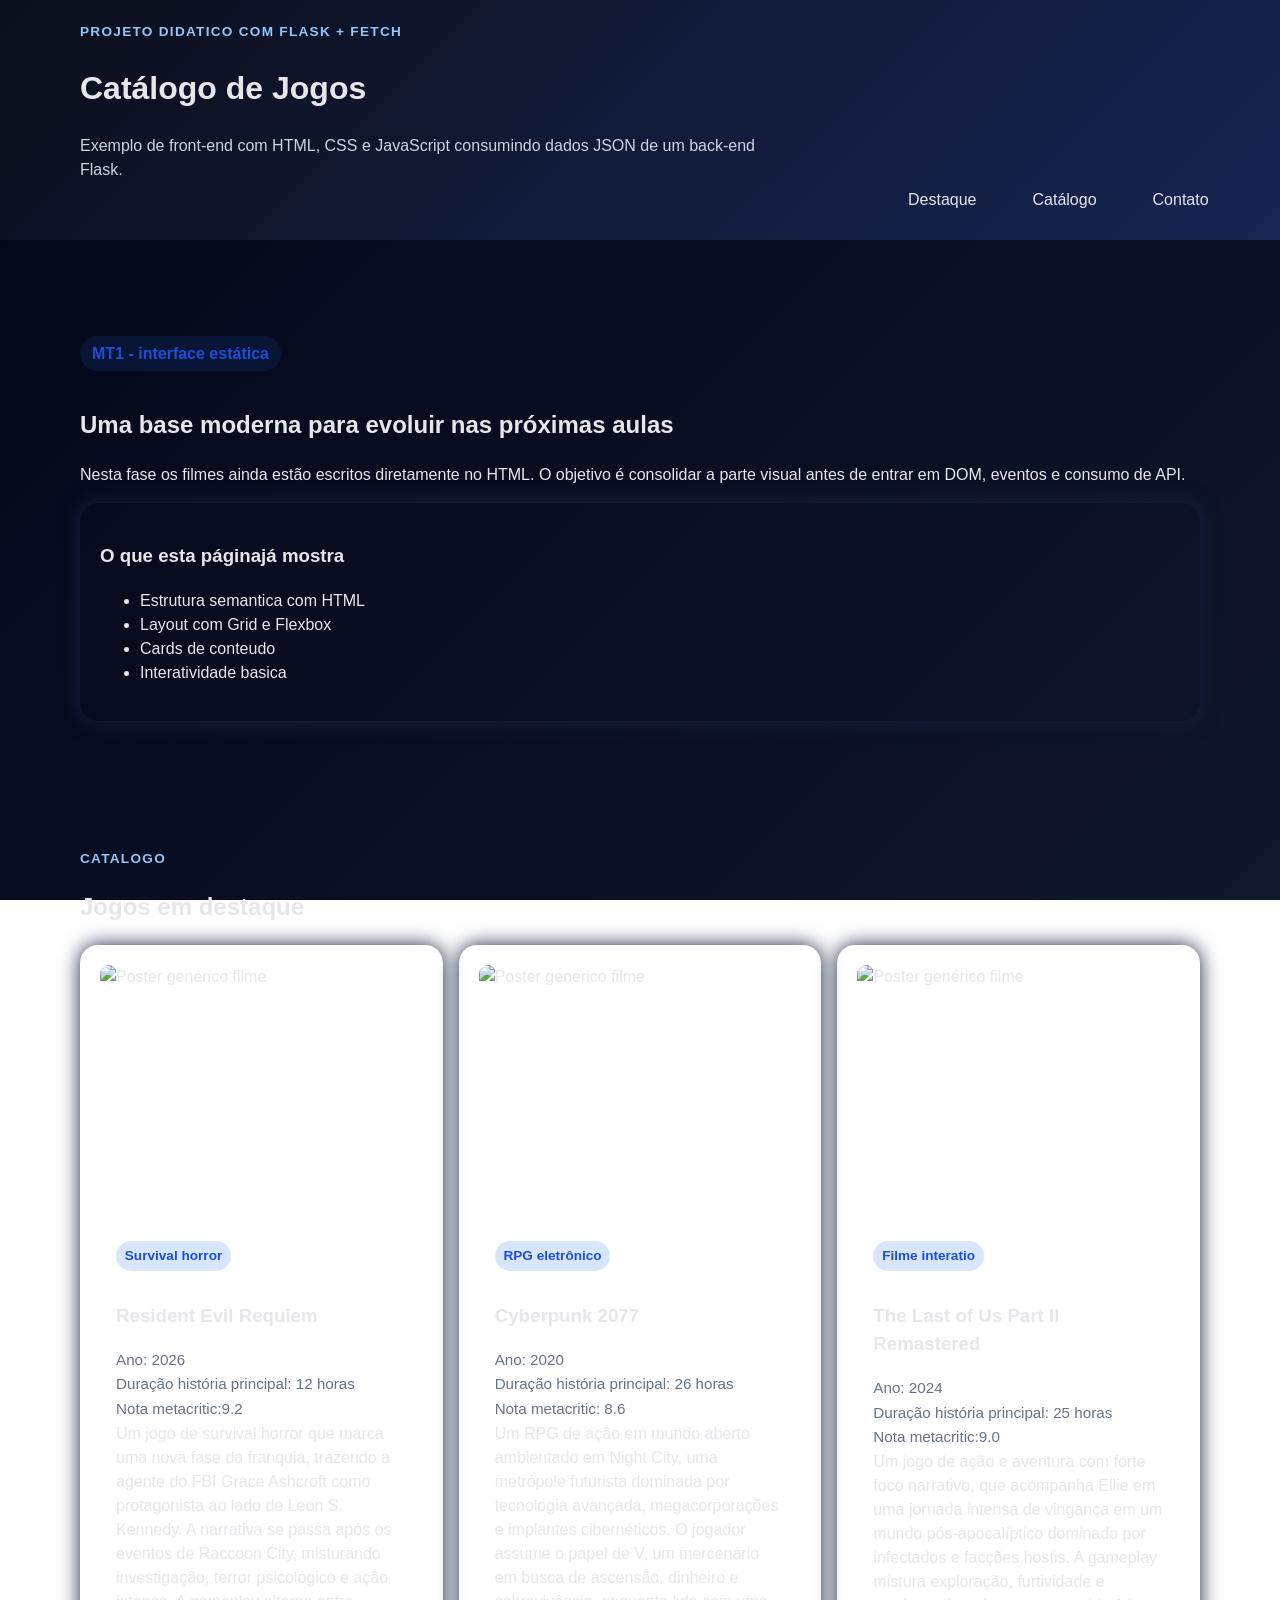
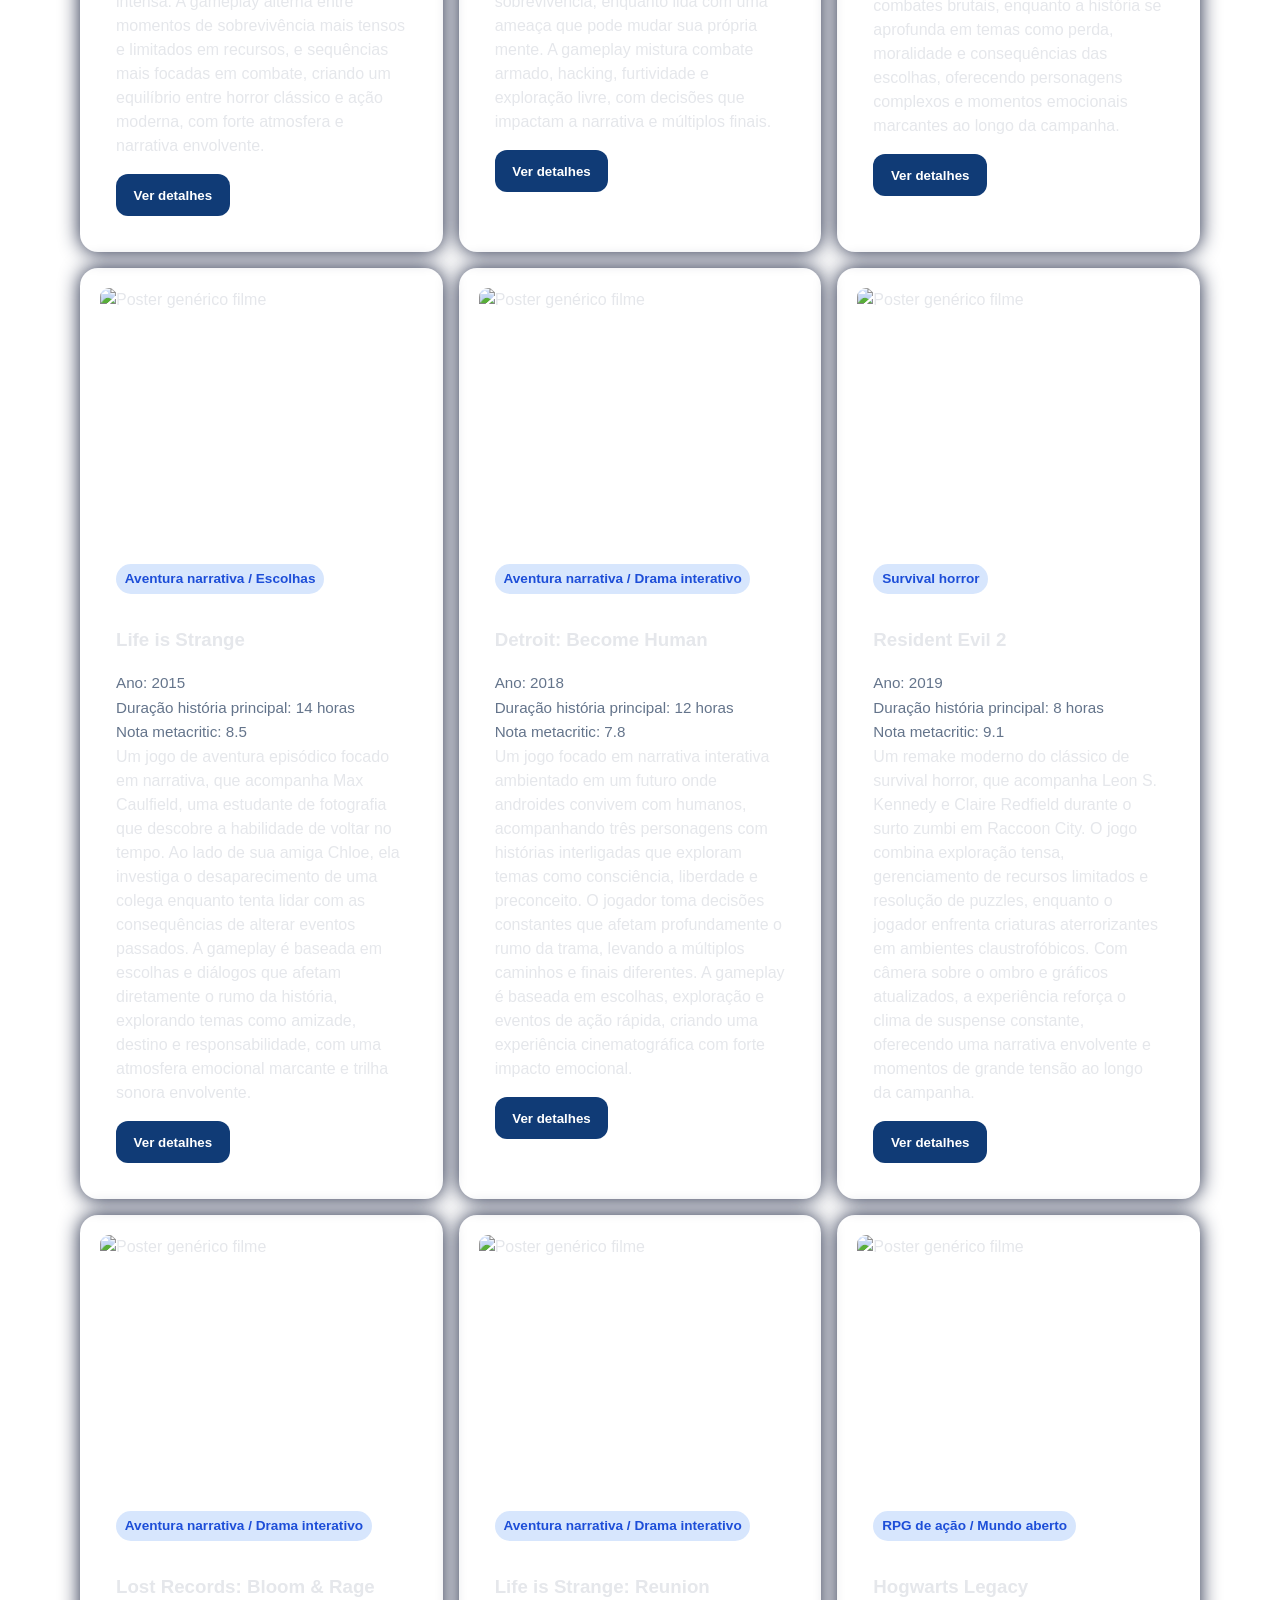
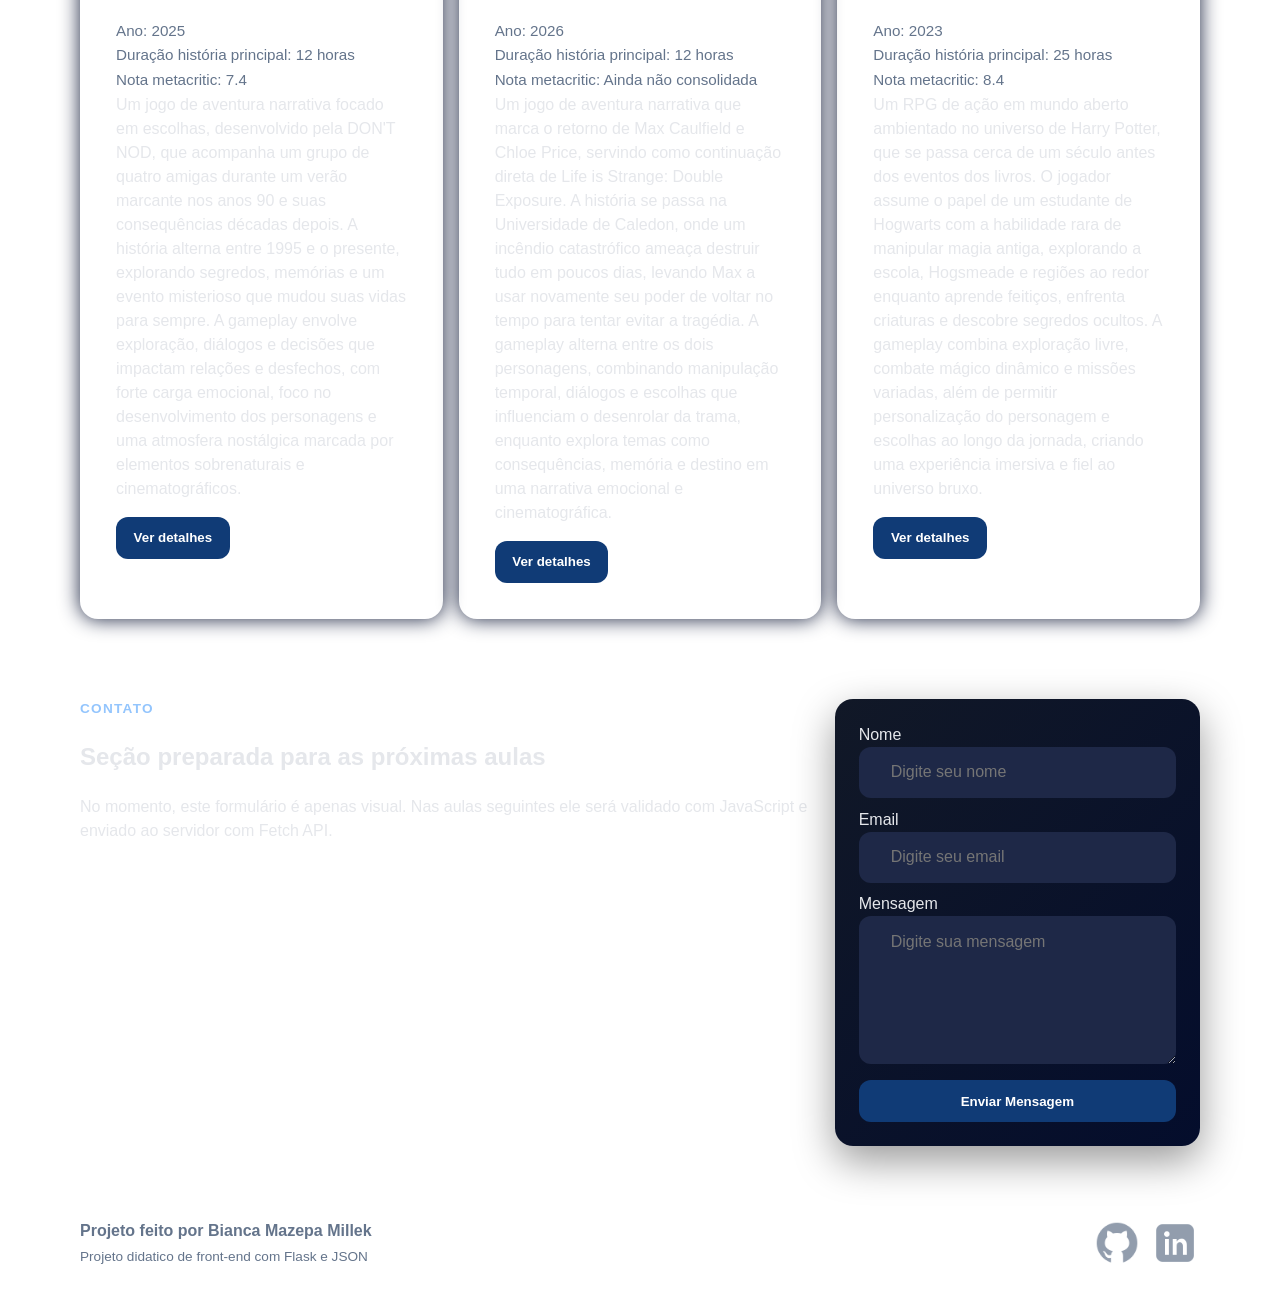
==== commit 36f8f315: "Add files via upload" ====
--- a/catalogo.html
+++ b/catalogo.html
@@ -1,412 +1,385 @@
-<!DOCTYPE html>
+<!doctype html>
 <html lang="pt-BR">
-
-    <head>
-        <meta charset="UTF-8">
-        <meta name="viewport" content="width=device-width, initial-scale=1.0">
-        <title>Catalogo</title>
-        <link rel="stylesheet" href="style.css">
-    </head>
-
-    <body>
-        <header class="site-header">
-            <div class="container header-content">
-                <p class="eyebrow">Projeto didatico com Flask + Fetch</p>
-                <h1>Catálogo de Jogos</h1>
-                <p class="subtitle">
-                    Exemplo de front-end com HTML, CSS e JavaScript
-                    consumindo dados JSON de um back-end Flask.
-                </p>
-            </div>
-            <nav class="main-nav" aria-label="Navegação principal">
-
-                <a href="#destaque">Destaque</a>
-                <a href="#catalogo">Catálogo</a>
-                <a href="#contato">Contato</a>
-
-            </nav>
-        </header>
-
-        <main>
-            <section id="destaque" class="hero">
-                <div class="container hero grid">
-                    <div>
-                        <span class="badge"> MT1 - interface estática</span>
-                        <h2>Uma base moderna para evoluir nas próximas
-                            aulas</h2>
-                        <p>
-                            Nesta fase os filmes ainda estão escritos
-                            diretamente no HTML. O objetivo é consolidar
-                            a parte visual antes de entrar em DOM, eventos e
-                            consumo de API.
-
-                        </p>
-                        <!--TODO: Verificar a necessidade de ter esses botões no nav-bar e aqui-->
-
-                        <!--<div class="hero-actions">
+  <head>
+    <meta charset="UTF-8" />
+    <meta name="viewport" content="width=device-width, initial-scale=1.0" />
+    <title>Catalogo</title>
+    <link rel="stylesheet" href="style.css" />
+  </head>
+
+  <body>
+    <header class="site-header">
+      <div class="container header-content">
+        <p class="eyebrow">Projeto didatico com Flask + Fetch</p>
+        <h1>Catálogo de Jogos</h1>
+        <p class="subtitle">
+          Exemplo de front-end com HTML, CSS e JavaScript consumindo dados JSON
+          de um back-end Flask.
+        </p>
+      </div>
+      <nav class="main-nav" aria-label="Navegação principal">
+        <a href="#destaque">Destaque</a>
+        <a href="#catalogo">Catálogo</a>
+        <a href="#contato">Contato</a>
+      </nav>
+    </header>
+
+    <main>
+      <section id="destaque" class="hero">
+        <div class="container hero grid">
+          <div>
+            <span class="badge"> MT1 - interface estática</span>
+            <h2>Uma base moderna para evoluir nas próximas aulas</h2>
+            <p>
+              Nesta fase os filmes ainda estão escritos diretamente no HTML. O
+              objetivo é consolidar a parte visual antes de entrar em DOM,
+              eventos e consumo de API.
+            </p>
+            <!--TODO: Verificar a necessidade de ter esses botões no nav-bar e aqui-->
+
+            <!--<div class="hero-actions">
                             <a class="button primary" href="#catalogo">Ver
                                 catálogo</a>
                             <a class="button secondary" href="contato">Ir para
                                 contato</a>
                         </div>-->
-                    </div>
-
-                    <div class="hero-panel">
-                        <h3>O que esta páginajá mostra</h3>
-                        <ul>
-                            <li>Estrutura semantica com HTML</li>
-                            <li>Layout com Grid e Flexbox</li>
-                            <li>Cards de conteudo</li>
-                            <li>Interatividade basica</li>
-                        </ul>
-                    </div>
-                </div>
-            </section>
-
-            <section id="catalogo" class="catalog-section">
-                <div class="container section-header">
-                    <div>
-                        <p class="eyebrow">Catalogo</p>
-                        <h2>Jogos em destaque</h2>
-                    </div>
-                </div>
-                <!--Catalogo de jogos-->
-                <div class="container">
-                    <div class="game-grid">
-                        <article class="game-card">
-                            <img
-                                src="https://blogger.googleusercontent.com/img/b/R29vZ2xl/AVvXsEhsYs90ANW8YLh_4Idx4Sa5WgGiYXEByLc2kuhqyoncQcPSd4HS1OVr4W1ApdyinodIkdDk83J-DWX-h8rtJp-aMnD0oTUR_yRld0gdFs2bHFyWP2ZrDA1RACvNJMs8qi6hw8s6Sw_IY9s0JXZlomHA9-I9Fi39skDWAp9NOB31HzsO_nLc7lh-KDNFs9g/w640-h360/resident-evil-requiem-pre-venda-desconto-pc-ps5.png"
-                                alt="Poster genérico filme">
-                            <div class="game-card-content">
-                                <span class="tag">Survival horror</span>
-                                <h3>Resident Evil Requiem</h3>
-                                <div class="game-meta">
-                                    <span>Ano: 2026</span>
-                                    <span>Duração história principal: 12
-                                        horas</span>
-                                    <span>Nota metacritic:9.2</span>
-                                </div>
-                                <p class="game-description">
-                                    Um jogo de survival horror que marca uma
-                                    nova fase da franquia, trazendo a agente do
-                                    FBI Grace Ashcroft como protagonista ao lado
-                                    de Leon S. Kennedy. A narrativa se passa
-                                    após os eventos de Raccoon City, misturando
-                                    investigação, terror psicológico e ação
-                                    intensa. A gameplay alterna entre momentos
-                                    de sobrevivência mais tensos e limitados em
-                                    recursos, e sequências mais focadas em
-                                    combate, criando um equilíbrio entre horror
-                                    clássico e ação moderna, com forte atmosfera
-                                    e narrativa envolvente.
-                                </p>
-                                <button class="button primary" type="button">Ver
-                                    detalhes</button>
-                            </div>
-                        </article>
-                        <article class="game-card">
-                            <img
-                                src="https://t.ctcdn.com.br/ILL69AH84MuklQSbs4Bj6zNDN3Q=/640x360/smart/i568317.jpeg"
-                                alt="Poster genérico filme">
-                            <div class="game-card-content">
-                                <span class="tag">RPG eletrônico</span>
-                                <h3>Cyberpunk 2077</h3>
-                                <div class="game-meta">
-                                    <span>Ano: 2020</span>
-                                    <span>Duração história principal: 26
-                                        horas</span>
-                                    <span>Nota metacritic: 8.6</span>
-                                </div>
-                                <p class="game-description">
-                                    Um RPG de ação em mundo aberto ambientado em
-                                    Night City, uma metrópole futurista dominada
-                                    por tecnologia avançada, megacorporações e
-                                    implantes cibernéticos. O jogador assume o
-                                    papel de V, um mercenário em busca de
-                                    ascensão, dinheiro e sobrevivência, enquanto
-                                    lida com uma ameaça que pode mudar sua
-                                    própria mente. A gameplay mistura combate
-                                    armado, hacking, furtividade e exploração
-                                    livre, com decisões que impactam a narrativa
-                                    e múltiplos finais.
-                                </p>
-                                <button class="button primary" type="button">Ver
-                                    detalhes</button>
-                            </div>
-                        </article>
-                        <article class="game-card">
-                            <img
-                                src="https://blogger.googleusercontent.com/img/b/R29vZ2xl/AVvXsEj_90bo2cQLbmIGnvCSx_EiHnvf0amQipYWQF1mWVmykElOhLvnlZnXqQKAwc0d3ysP5aXUv1VFdvGNSgC6pww5emYfWMEnsE0zHy9Jioad4u5F0tE9TFLgbSw_L7oWOB3y8WMElHjA1C8k1_6ptsRACYS1sB6EC9E9DuJAxfurLHmG1Iuv-lJm3kCdjGja/w640-h360/The%20Last%20of%20Us%20Parte%20II%20remastered.png"
-                                alt="Poster genérico filme">
-                            <div class="game-card-content">
-                                <span class="tag">Filme interatio</span>
-                                <h3>The Last of Us Part II Remastered</h3>
-                                <div class="game-meta">
-                                    <span>Ano: 2024</span>
-                                    <span>Duração história principal: 25
-                                        horas</span>
-                                    <span>Nota metacritic:9.0</span>
-                                </div>
-                                <p class="game-description">
-                                    Um jogo de ação e aventura com forte foco
-                                    narrativo, que acompanha Ellie em uma
-                                    jornada intensa de vingança em um mundo
-                                    pós-apocalíptico dominado por infectados e
-                                    facções hostis. A gameplay mistura
-                                    exploração, furtividade e combates brutais,
-                                    enquanto a história se aprofunda em temas
-                                    como perda, moralidade e consequências das
-                                    escolhas, oferecendo personagens complexos e
-                                    momentos emocionais marcantes ao longo da
-                                    campanha.
-                                </p>
-                                <button class="button primary" type="button">Ver
-                                    detalhes</button>
-                            </div>
-                        </article>
-                        <article class="game-card">
-                            <img
-                                src="https://blogger.googleusercontent.com/img/b/R29vZ2xl/AVvXsEgK63f_Ne3KJamRZSpanK5wGuzLJlyIysC0btRQ8zuUDmlWHwvfNrP_UfUBSlt3mtdsLd0B-I9HRghgdGDafSBZZDLxNTpkHuW9-0xl6RSeTEDjaBvyEyY1dYJs7fOlukk4vX9ZQaFCtYlBrZ5ryIZrIviQP39pQy8PmU62xq6Jr646lY_P6JbPYznCCg/w640-h360/life-is-strange-arcadia-bay-collection.jpg"
-                                alt="Poster genérico filme">
-                            <div class="game-card-content">
-                                <span class="tag">Aventura narrativa /
-                                    Escolhas</span>
-                                <h3>Life is Strange</h3>
-                                <div class="game-meta">
-                                    <span>Ano: 2015</span>
-                                    <span>Duração história principal: 14
-                                        horas</span>
-                                    <span>Nota metacritic: 8.5</span>
-                                </div>
-                                <p class="game-description">
-                                    Um jogo de aventura episódico focado em
-                                    narrativa, que acompanha Max Caulfield, uma
-                                    estudante de fotografia que descobre a
-                                    habilidade de voltar no tempo. Ao lado de
-                                    sua amiga Chloe, ela investiga o
-                                    desaparecimento de uma colega enquanto tenta
-                                    lidar com as consequências de alterar
-                                    eventos passados. A gameplay é baseada em
-                                    escolhas e diálogos que afetam diretamente o
-                                    rumo da história, explorando temas como
-                                    amizade, destino e responsabilidade, com uma
-                                    atmosfera emocional marcante e trilha sonora
-                                    envolvente.
-                                </p>
-                                <button class="button primary" type="button">Ver
-                                    detalhes</button>
-                            </div>
-                        </article>
-                        <article class="game-card">
-                            <img
-                                src="https://cdn1.epicgames.com/columbine/offer/DETROIT_1-2560x1440-4fd6608a56880dc5d8e9d968517113c3.jpg"
-                                alt="Poster genérico filme">
-                            <div class="game-card-content">
-                                <span class="tag">Aventura narrativa / Drama
-                                    interativo</span>
-                                <h3>Detroit: Become Human</h3>
-                                <div class="game-meta">
-                                    <span>Ano: 2018</span>
-                                    <span>Duração história principal: 12
-                                        horas</span>
-                                    <span>Nota metacritic: 7.8</span>
-                                </div>
-                                <p class="game-description">
-                                    Um jogo focado em narrativa interativa
-                                    ambientado em um futuro onde androides
-                                    convivem com humanos, acompanhando três
-                                    personagens com histórias interligadas que
-                                    exploram temas como consciência, liberdade e
-                                    preconceito. O jogador toma decisões
-                                    constantes que afetam profundamente o rumo
-                                    da trama, levando a múltiplos caminhos e
-                                    finais diferentes. A gameplay é baseada em
-                                    escolhas, exploração e eventos de ação
-                                    rápida, criando uma experiência
-                                    cinematográfica com forte impacto emocional.
-                                </p>
-                                <button class="button primary" type="button">Ver
-                                    detalhes</button>
-                            </div>
-                        </article>
-                        <article class="game-card">
-                            <img
-                                src="https://cdn-ext.fanatical.com/production/product/1280x720/ee2b504a-6f82-49ed-a3f5-3539b9b85fb9.jpeg"
-                                alt="Poster genérico filme">
-                            <div class="game-card-content">
-                                <span class="tag">Survival horror</span>
-                                <h3>Resident Evil 2</h3>
-                                <div class="game-meta">
-                                    <span>Ano: 2019</span>
-                                    <span>Duração história principal: 8
-                                        horas</span>
-                                    <span>Nota metacritic: 9.1</span>
-                                </div>
-                                <p class="game-description">
-                                    Um remake moderno do clássico de survival
-                                    horror, que acompanha Leon S. Kennedy e
-                                    Claire Redfield durante o surto zumbi em
-                                    Raccoon City. O jogo combina exploração
-                                    tensa, gerenciamento de recursos limitados e
-                                    resolução de puzzles, enquanto o jogador
-                                    enfrenta criaturas aterrorizantes em
-                                    ambientes claustrofóbicos. Com câmera sobre
-                                    o ombro e gráficos atualizados, a
-                                    experiência reforça o clima de suspense
-                                    constante, oferecendo uma narrativa
-                                    envolvente e momentos de grande tensão ao
-                                    longo da campanha.
-                                </p>
-                                <button class="button primary" type="button">Ver
-                                    detalhes</button>
-                            </div>
-                        </article>
-                        <article class="game-card">
-                            <img
-                                src="https://cdn1.epicgames.com/spt-assets/1dbe1908183242849c2aac9bb3f50541/lost-records-bloom-and-rage-fgi6c.jpg"
-                                alt="Poster genérico filme">
-                            <div class="game-card-content">
-                                <span class="tag">Aventura narrativa / Drama
-                                    interativo</span>
-                                <h3>Lost Records: Bloom & Rage</h3>
-                                <div class="game-meta">
-                                    <span>Ano: 2025</span>
-                                    <span>Duração história principal: 12
-                                        horas</span>
-                                    <span>Nota metacritic: 7.4</span>
-                                </div>
-                                <p class="game-description">
-                                    Um jogo de aventura narrativa focado em
-                                    escolhas, desenvolvido pela DON'T NOD, que
-                                    acompanha um grupo de quatro amigas durante
-                                    um verão marcante nos anos 90 e suas
-                                    consequências décadas depois. A história
-                                    alterna entre 1995 e o presente, explorando
-                                    segredos, memórias e um evento misterioso
-                                    que mudou suas vidas para sempre. A gameplay
-                                    envolve exploração, diálogos e decisões que
-                                    impactam relações e desfechos, com forte
-                                    carga emocional, foco no desenvolvimento dos
-                                    personagens e uma atmosfera nostálgica
-                                    marcada por elementos sobrenaturais e
-                                    cinematográficos.
-                                </p>
-                                <button class="button primary" type="button">Ver
-                                    detalhes</button>
-                            </div>
-                        </article>
-                        <article class="game-card">
-                            <img
-                                src="https://shared.akamai.steamstatic.com/store_item_assets/steam/apps/2624870/df22658da4ac9d886986cd3d9bd1d5aeee03c915/capsule_616x353.jpg?t=1774610978"
-                                alt="Poster genérico filme">
-                            <div class="game-card-content">
-                                <span class="tag">Aventura narrativa / Drama
-                                    interativo</span>
-                                <h3>Life is Strange: Reunion</h3>
-                                <div class="game-meta">
-                                    <span>Ano: 2026</span>
-                                    <span>Duração história principal: 12
-                                        horas</span>
-                                    <span>Nota metacritic: Ainda não
-                                        consolidada</span>
-                                </div>
-                                <p class="game-description">
-                                    Um jogo de aventura narrativa que marca o
-                                    retorno de Max Caulfield e Chloe Price,
-                                    servindo como continuação direta de Life is
-                                    Strange: Double Exposure. A história se
-                                    passa na Universidade de Caledon, onde um
-                                    incêndio catastrófico ameaça destruir tudo
-                                    em poucos dias, levando Max a usar novamente
-                                    seu poder de voltar no tempo para tentar
-                                    evitar a tragédia. A gameplay alterna entre
-                                    os dois personagens, combinando manipulação
-                                    temporal, diálogos e escolhas que
-                                    influenciam o desenrolar da trama, enquanto
-                                    explora temas como consequências, memória e
-                                    destino em uma narrativa emocional e
-                                    cinematográfica.
-                                </p>
-                                <button class="button primary" type="button">Ver
-                                    detalhes</button>
-                            </div>
-                        </article>
-                        <article class="game-card">
-                            <img
-                                src="https://cdn1.epicgames.com/offer/e97659b501af4e3981d5430dad170911/EGS_HogwartsLegacy_AvalancheSoftware_S1_2560x1440-aa80981dd7c9b3f26b12606974a76dba_2560x1440-aa80981dd7c9b3f26b12606974a76dba"
-                                alt="Poster genérico filme">
-                            <div class="game-card-content">
-                                <span class="tag">RPG de ação / Mundo
-                                    aberto</span>
-                                <h3>Hogwarts Legacy</h3>
-                                <div class="game-meta">
-                                    <span>Ano: 2023</span>
-                                    <span>Duração história principal: 25
-                                        horas</span>
-                                    <span>Nota metacritic: 8.4</span>
-                                </div>
-                                <p class="game-description">
-                                    Um RPG de ação em mundo aberto ambientado no
-                                    universo de Harry Potter, que se passa cerca
-                                    de um século antes dos eventos dos livros. O
-                                    jogador assume o papel de um estudante de
-                                    Hogwarts com a habilidade rara de manipular
-                                    magia antiga, explorando a escola, Hogsmeade
-                                    e regiões ao redor enquanto aprende
-                                    feitiços, enfrenta criaturas e descobre
-                                    segredos ocultos. A gameplay combina
-                                    exploração livre, combate mágico dinâmico e
-                                    missões variadas, além de permitir
-                                    personalização do personagem e escolhas ao
-                                    longo da jornada, criando uma experiência
-                                    imersiva e fiel ao universo bruxo.
-                                </p>
-                                <button class="button primary" type="button">Ver
-                                    detalhes</button>
-                            </div>
-                        </article>
-
-                    </div>
-
-                </div>
-
-            </section>
-        </main>
-        <section id="contato" class="contact-section">
-            <div class="container contact-grid">
-                <div>
-                    <p class="eyebrow">Contato</p>
-                    <h2>Seção preparada para as próximas aulas</h2>
-                    <p>
-                        No momento, este formulário é apenas visual. Nas aulas
-                        seguintes ele será validado com JavaScript e enviado ao
-                        servidor com Fetch API.
-                    </p>
-                </div>
-
-                <form class="contact-form">
-                    <label>
-                        <span>Nome</span>
-                        <input type="text" placeholder="Digite seu nome">
-                    </label>
-                    <label>
-                        <span>Email</span>
-                        <input type="email" placeholder="Digite seu email">
-                    </label>
-                    <label>
-                        <span>Mensagem</span>
-                        <textarea placeholder="Digite sua mensagem"></textarea>
-                    </label>
-
-                    <button type="submit">Enviar Mensagem</button>
-                </form>
-            </div>
-        </section>
-        <footer class="site-footer">
-            <div class="container footer-content">
-                <p>Projeto didatico de front-end com Flask e JSON</p>
-            </div>
-        </footer>
-    </body>
-
-</html>+          </div>
+
+          <div class="hero-panel">
+            <h3>O que esta páginajá mostra</h3>
+            <ul>
+              <li>Estrutura semantica com HTML</li>
+              <li>Layout com Grid e Flexbox</li>
+              <li>Cards de conteudo</li>
+              <li>Interatividade basica</li>
+            </ul>
+          </div>
+        </div>
+      </section>
+
+      <section id="catalogo" class="catalog-section">
+        <div class="container section-header">
+          <div>
+            <p class="eyebrow">Catalogo</p>
+            <h2>Jogos em destaque</h2>
+          </div>
+        </div>
+        <!--Catalogo de jogos-->
+        <div class="container">
+          <div class="game-grid">
+            <article class="game-card">
+              <img
+                src="https://blogger.googleusercontent.com/img/b/R29vZ2xl/AVvXsEhsYs90ANW8YLh_4Idx4Sa5WgGiYXEByLc2kuhqyoncQcPSd4HS1OVr4W1ApdyinodIkdDk83J-DWX-h8rtJp-aMnD0oTUR_yRld0gdFs2bHFyWP2ZrDA1RACvNJMs8qi6hw8s6Sw_IY9s0JXZlomHA9-I9Fi39skDWAp9NOB31HzsO_nLc7lh-KDNFs9g/w640-h360/resident-evil-requiem-pre-venda-desconto-pc-ps5.png"
+                alt="Poster genérico filme"
+              />
+              <div class="game-card-content">
+                <span class="tag">Survival horror</span>
+                <h3>Resident Evil Requiem</h3>
+                <div class="game-meta">
+                  <span>Ano: 2026</span>
+                  <span>Duração história principal: 12 horas</span>
+                  <span>Nota metacritic:9.2</span>
+                </div>
+                <p class="game-description">
+                  Um jogo de survival horror que marca uma nova fase da
+                  franquia, trazendo a agente do FBI Grace Ashcroft como
+                  protagonista ao lado de Leon S. Kennedy. A narrativa se passa
+                  após os eventos de Raccoon City, misturando investigação,
+                  terror psicológico e ação intensa. A gameplay alterna entre
+                  momentos de sobrevivência mais tensos e limitados em recursos,
+                  e sequências mais focadas em combate, criando um equilíbrio
+                  entre horror clássico e ação moderna, com forte atmosfera e
+                  narrativa envolvente.
+                </p>
+                <button class="button primary" type="button">
+                  Ver detalhes
+                </button>
+              </div>
+            </article>
+            <article class="game-card">
+              <img
+                src="https://t.ctcdn.com.br/ILL69AH84MuklQSbs4Bj6zNDN3Q=/640x360/smart/i568317.jpeg"
+                alt="Poster genérico filme"
+              />
+              <div class="game-card-content">
+                <span class="tag">RPG eletrônico</span>
+                <h3>Cyberpunk 2077</h3>
+                <div class="game-meta">
+                  <span>Ano: 2020</span>
+                  <span>Duração história principal: 26 horas</span>
+                  <span>Nota metacritic: 8.6</span>
+                </div>
+                <p class="game-description">
+                  Um RPG de ação em mundo aberto ambientado em Night City, uma
+                  metrópole futurista dominada por tecnologia avançada,
+                  megacorporações e implantes cibernéticos. O jogador assume o
+                  papel de V, um mercenário em busca de ascensão, dinheiro e
+                  sobrevivência, enquanto lida com uma ameaça que pode mudar sua
+                  própria mente. A gameplay mistura combate armado, hacking,
+                  furtividade e exploração livre, com decisões que impactam a
+                  narrativa e múltiplos finais.
+                </p>
+                <button class="button primary" type="button">
+                  Ver detalhes
+                </button>
+              </div>
+            </article>
+            <article class="game-card">
+              <img
+                src="https://blogger.googleusercontent.com/img/b/R29vZ2xl/AVvXsEj_90bo2cQLbmIGnvCSx_EiHnvf0amQipYWQF1mWVmykElOhLvnlZnXqQKAwc0d3ysP5aXUv1VFdvGNSgC6pww5emYfWMEnsE0zHy9Jioad4u5F0tE9TFLgbSw_L7oWOB3y8WMElHjA1C8k1_6ptsRACYS1sB6EC9E9DuJAxfurLHmG1Iuv-lJm3kCdjGja/w640-h360/The%20Last%20of%20Us%20Parte%20II%20remastered.png"
+                alt="Poster genérico filme"
+              />
+              <div class="game-card-content">
+                <span class="tag">Filme interatio</span>
+                <h3>The Last of Us Part II Remastered</h3>
+                <div class="game-meta">
+                  <span>Ano: 2024</span>
+                  <span>Duração história principal: 25 horas</span>
+                  <span>Nota metacritic:9.0</span>
+                </div>
+                <p class="game-description">
+                  Um jogo de ação e aventura com forte foco narrativo, que
+                  acompanha Ellie em uma jornada intensa de vingança em um mundo
+                  pós-apocalíptico dominado por infectados e facções hostis. A
+                  gameplay mistura exploração, furtividade e combates brutais,
+                  enquanto a história se aprofunda em temas como perda,
+                  moralidade e consequências das escolhas, oferecendo
+                  personagens complexos e momentos emocionais marcantes ao longo
+                  da campanha.
+                </p>
+                <button class="button primary" type="button">
+                  Ver detalhes
+                </button>
+              </div>
+            </article>
+            <article class="game-card">
+              <img
+                src="https://blogger.googleusercontent.com/img/b/R29vZ2xl/AVvXsEgK63f_Ne3KJamRZSpanK5wGuzLJlyIysC0btRQ8zuUDmlWHwvfNrP_UfUBSlt3mtdsLd0B-I9HRghgdGDafSBZZDLxNTpkHuW9-0xl6RSeTEDjaBvyEyY1dYJs7fOlukk4vX9ZQaFCtYlBrZ5ryIZrIviQP39pQy8PmU62xq6Jr646lY_P6JbPYznCCg/w640-h360/life-is-strange-arcadia-bay-collection.jpg"
+                alt="Poster genérico filme"
+              />
+              <div class="game-card-content">
+                <span class="tag">Aventura narrativa / Escolhas</span>
+                <h3>Life is Strange</h3>
+                <div class="game-meta">
+                  <span>Ano: 2015</span>
+                  <span>Duração história principal: 14 horas</span>
+                  <span>Nota metacritic: 8.5</span>
+                </div>
+                <p class="game-description">
+                  Um jogo de aventura episódico focado em narrativa, que
+                  acompanha Max Caulfield, uma estudante de fotografia que
+                  descobre a habilidade de voltar no tempo. Ao lado de sua amiga
+                  Chloe, ela investiga o desaparecimento de uma colega enquanto
+                  tenta lidar com as consequências de alterar eventos passados.
+                  A gameplay é baseada em escolhas e diálogos que afetam
+                  diretamente o rumo da história, explorando temas como amizade,
+                  destino e responsabilidade, com uma atmosfera emocional
+                  marcante e trilha sonora envolvente.
+                </p>
+                <button class="button primary" type="button">
+                  Ver detalhes
+                </button>
+              </div>
+            </article>
+            <article class="game-card">
+              <img
+                src="https://cdn1.epicgames.com/columbine/offer/DETROIT_1-2560x1440-4fd6608a56880dc5d8e9d968517113c3.jpg"
+                alt="Poster genérico filme"
+              />
+              <div class="game-card-content">
+                <span class="tag">Aventura narrativa / Drama interativo</span>
+                <h3>Detroit: Become Human</h3>
+                <div class="game-meta">
+                  <span>Ano: 2018</span>
+                  <span>Duração história principal: 12 horas</span>
+                  <span>Nota metacritic: 7.8</span>
+                </div>
+                <p class="game-description">
+                  Um jogo focado em narrativa interativa ambientado em um futuro
+                  onde androides convivem com humanos, acompanhando três
+                  personagens com histórias interligadas que exploram temas como
+                  consciência, liberdade e preconceito. O jogador toma decisões
+                  constantes que afetam profundamente o rumo da trama, levando a
+                  múltiplos caminhos e finais diferentes. A gameplay é baseada
+                  em escolhas, exploração e eventos de ação rápida, criando uma
+                  experiência cinematográfica com forte impacto emocional.
+                </p>
+                <button class="button primary" type="button">
+                  Ver detalhes
+                </button>
+              </div>
+            </article>
+            <article class="game-card">
+              <img
+                src="https://cdn-ext.fanatical.com/production/product/1280x720/ee2b504a-6f82-49ed-a3f5-3539b9b85fb9.jpeg"
+                alt="Poster genérico filme"
+              />
+              <div class="game-card-content">
+                <span class="tag">Survival horror</span>
+                <h3>Resident Evil 2</h3>
+                <div class="game-meta">
+                  <span>Ano: 2019</span>
+                  <span>Duração história principal: 8 horas</span>
+                  <span>Nota metacritic: 9.1</span>
+                </div>
+                <p class="game-description">
+                  Um remake moderno do clássico de survival horror, que
+                  acompanha Leon S. Kennedy e Claire Redfield durante o surto
+                  zumbi em Raccoon City. O jogo combina exploração tensa,
+                  gerenciamento de recursos limitados e resolução de puzzles,
+                  enquanto o jogador enfrenta criaturas aterrorizantes em
+                  ambientes claustrofóbicos. Com câmera sobre o ombro e gráficos
+                  atualizados, a experiência reforça o clima de suspense
+                  constante, oferecendo uma narrativa envolvente e momentos de
+                  grande tensão ao longo da campanha.
+                </p>
+                <button class="button primary" type="button">
+                  Ver detalhes
+                </button>
+              </div>
+            </article>
+            <article class="game-card">
+              <img
+                src="https://cdn1.epicgames.com/spt-assets/1dbe1908183242849c2aac9bb3f50541/lost-records-bloom-and-rage-fgi6c.jpg"
+                alt="Poster genérico filme"
+              />
+              <div class="game-card-content">
+                <span class="tag">Aventura narrativa / Drama interativo</span>
+                <h3>Lost Records: Bloom & Rage</h3>
+                <div class="game-meta">
+                  <span>Ano: 2025</span>
+                  <span>Duração história principal: 12 horas</span>
+                  <span>Nota metacritic: 7.4</span>
+                </div>
+                <p class="game-description">
+                  Um jogo de aventura narrativa focado em escolhas, desenvolvido
+                  pela DON'T NOD, que acompanha um grupo de quatro amigas
+                  durante um verão marcante nos anos 90 e suas consequências
+                  décadas depois. A história alterna entre 1995 e o presente,
+                  explorando segredos, memórias e um evento misterioso que mudou
+                  suas vidas para sempre. A gameplay envolve exploração,
+                  diálogos e decisões que impactam relações e desfechos, com
+                  forte carga emocional, foco no desenvolvimento dos personagens
+                  e uma atmosfera nostálgica marcada por elementos sobrenaturais
+                  e cinematográficos.
+                </p>
+                <button class="button primary" type="button">
+                  Ver detalhes
+                </button>
+              </div>
+            </article>
+            <article class="game-card">
+              <img
+                src="https://shared.akamai.steamstatic.com/store_item_assets/steam/apps/2624870/df22658da4ac9d886986cd3d9bd1d5aeee03c915/capsule_616x353.jpg?t=1774610978"
+                alt="Poster genérico filme"
+              />
+              <div class="game-card-content">
+                <span class="tag">Aventura narrativa / Drama interativo</span>
+                <h3>Life is Strange: Reunion</h3>
+                <div class="game-meta">
+                  <span>Ano: 2026</span>
+                  <span>Duração história principal: 12 horas</span>
+                  <span>Nota metacritic: Ainda não consolidada</span>
+                </div>
+                <p class="game-description">
+                  Um jogo de aventura narrativa que marca o retorno de Max
+                  Caulfield e Chloe Price, servindo como continuação direta de
+                  Life is Strange: Double Exposure. A história se passa na
+                  Universidade de Caledon, onde um incêndio catastrófico ameaça
+                  destruir tudo em poucos dias, levando Max a usar novamente seu
+                  poder de voltar no tempo para tentar evitar a tragédia. A
+                  gameplay alterna entre os dois personagens, combinando
+                  manipulação temporal, diálogos e escolhas que influenciam o
+                  desenrolar da trama, enquanto explora temas como
+                  consequências, memória e destino em uma narrativa emocional e
+                  cinematográfica.
+                </p>
+                <button class="button primary" type="button">
+                  Ver detalhes
+                </button>
+              </div>
+            </article>
+            <article class="game-card">
+              <img
+                src="https://cdn1.epicgames.com/offer/e97659b501af4e3981d5430dad170911/EGS_HogwartsLegacy_AvalancheSoftware_S1_2560x1440-aa80981dd7c9b3f26b12606974a76dba_2560x1440-aa80981dd7c9b3f26b12606974a76dba"
+                alt="Poster genérico filme"
+              />
+              <div class="game-card-content">
+                <span class="tag">RPG de ação / Mundo aberto</span>
+                <h3>Hogwarts Legacy</h3>
+                <div class="game-meta">
+                  <span>Ano: 2023</span>
+                  <span>Duração história principal: 25 horas</span>
+                  <span>Nota metacritic: 8.4</span>
+                </div>
+                <p class="game-description">
+                  Um RPG de ação em mundo aberto ambientado no universo de Harry
+                  Potter, que se passa cerca de um século antes dos eventos dos
+                  livros. O jogador assume o papel de um estudante de Hogwarts
+                  com a habilidade rara de manipular magia antiga, explorando a
+                  escola, Hogsmeade e regiões ao redor enquanto aprende
+                  feitiços, enfrenta criaturas e descobre segredos ocultos. A
+                  gameplay combina exploração livre, combate mágico dinâmico e
+                  missões variadas, além de permitir personalização do
+                  personagem e escolhas ao longo da jornada, criando uma
+                  experiência imersiva e fiel ao universo bruxo.
+                </p>
+                <button class="button primary" type="button">
+                  Ver detalhes
+                </button>
+              </div>
+            </article>
+          </div>
+        </div>
+      </section>
+    </main>
+    <section id="contato" class="contact-section">
+      <div class="container contact-grid">
+        <div>
+          <p class="eyebrow">Contato</p>
+          <h2>Seção preparada para as próximas aulas</h2>
+          <p>
+            No momento, este formulário é apenas visual. Nas aulas seguintes ele
+            será validado com JavaScript e enviado ao servidor com Fetch API.
+          </p>
+        </div>
+
+        <form class="contact-form">
+          <label>
+            <span>Nome</span>
+            <input type="text" placeholder="Digite seu nome" />
+          </label>
+          <label>
+            <span>Email</span>
+            <input type="email" placeholder="Digite seu email" />
+          </label>
+          <label>
+            <span>Mensagem</span>
+            <textarea rows="5" placeholder="Digite sua mensagem"></textarea>
+          </label>
+
+          <button type="submit" class="button primary">Enviar Mensagem</button>
+        </form>
+      </div>
+    </section>
+<footer class="site-footer">
+  <div class="container footer-wrapper">
+    
+    <div class="footer-content">
+      <h2>Projeto feito por Bianca Mazepa Millek</h2>
+      <p>Projeto didatico de front-end com Flask e JSON</p>
+    </div>
+
+    <div class="icons">
+      <a href="https://github.com/BiaMillek">
+        <img src="img/Github.png" alt="Github" />
+      </a>
+      <a href="https://www.linkedin.com/in/bianca-millek-b00a023a3">
+        <img src="img/Linkedin.png" alt="Linkedin" />
+      </a>
+    </div>
+
+  </div>
+</footer>
+  </body>
+</html>
--- a/style.css
+++ b/style.css
@@ -9,7 +9,7 @@
     --line: #dbe3ee;
     --primary: #103b76;
     --primary-dark: #1d4ed8;
-    --shadow: 0 18px 50px rgba(15, 23, 42, 0.12);
+    --shadow: 0 18px 50px rgba(11, 25, 56, 0.537);
     --radius: 18px;
 }
 
@@ -19,6 +19,7 @@
 
 /*Tela de Login*/
 body {
+    
     margin: 0;
     font-family: Arial, Helvetica, sans-serif;
     background: linear-gradient(135deg, #020617, #0f172a);
@@ -54,7 +55,8 @@
 
 .auth-body {
     min-height: 100vh;
-    background: linear-gradient(135deg, #0b1430, #172554);
+    background: linear-gradient(135deg, #010719, #0a194b);
+    
 
 }
 
@@ -76,15 +78,16 @@
 .auth-copy,
 .auth-form {
     background: var(--panel);
-    border: 1px solid rgba(148, 163, 184, 00.15rem);
+    border: 1px solid rgba(148, 163, 184, 0.15rem);
     border-radius: var(--radius);
-    box-shadow: var(--shadow);
     padding: 2rem;
 }
 
 .auth-copy {
-    background: linear-gradient(135deg, var(--bg), #172554);
+    
+    background: linear-gradient(135deg, #0a122c92, #0a1a4e);
     color: var(--text-light);
+    
 }
 
 .auth-button {
@@ -99,9 +102,10 @@
 
 /*Fomulário de Login*/
 .auth-form {
-    background: linear-gradient(135deg, #172554, #0b1430);
+    background: linear-gradient(135deg, #101c47, #0e1c4861);
     display: grid;
     gap: 1rem;
+    
 }
 
 .auth-form label {
@@ -112,10 +116,10 @@
 }
 
 .auth-form input {
-    background: #24315b;
+    box-shadow: 0 0 10px rgba(7, 17, 49, 0.5);
+    background: #233368;
     padding: 0.85rem 1rem;
     border-radius: 12px;
-    border: 1px solid #24315b;
     font: inherit;
 }
 
@@ -189,6 +193,7 @@
     grid-template-columns: 2fr 1fr;
     gap: 1.5rem;
     align-items: stretch;
+    
 }
 
 .badge {
@@ -199,6 +204,7 @@
     padding: 0.35rem 0.75rem;
     border-radius: 999px;
     font-weight: 700;
+    
 }
 
 /*Containers do Catalogo*/
@@ -207,10 +213,8 @@
 .game-card,
 .auth-copy,
 .auth-form {
-    background: var(--panel);
-    border: 1px solid rgba(148, 163, 184, 0.15);
     border-radius: var(--radius);
-    box-shadow: var(--shadow);
+    box-shadow: 0 0 20px rgb(25, 34, 63);
 }
 
 .hero-panel,
@@ -229,6 +233,7 @@
 }
 .catalog-section {
     padding: 2rem 0 3rem;
+    
 }
 
 .section-header {
@@ -257,7 +262,7 @@
 
 .game-card:hover {
     transform: scale(1.05);
-    box-shadow: 0 25px 60px rgba(0, 0, 0, 0.2);
+    box-shadow: 0 25px 60px rgba(255, 255, 255, 0.078);
     background: var(--panel-hover);
 }
 
@@ -296,9 +301,53 @@
     color: var(--text-light);
 }
 
+.footer-wrapper {
+    display: flex;
+    justify-content: space-between;
+    align-items: center;
+}
+.container {
+    width: min(1120px, calc(100% - 2rem));
+    margin: 0 auto;
+}
 .site-footer {
-    padding: 1.25rem 0 2rem;
+    padding: 1.5rem 0;
     color: var(--muted);
+    background-color:linear-gradient(135deg, #0a122c92, #0a1a4e);
+    display: flex;
+    justify-content: space-between; /* separa esquerda e direita */
+    align-items: center;            /* alinha verticalmente */
+    flex-wrap: wrap;                /* quebra no mobile */
+}
+.footer-content {
+    display: flex;
+    flex-direction: column;
+    gap: 0.2rem;
+}
+.footer-content h2 {
+    font-size: 1rem;
+    margin: 0;
+}
+
+.footer-content p {
+    font-size: 0.85rem;
+    margin: 0;
+}
+
+.icons {
+    display: flex;
+    gap: 0.5rem;
+}
+.icons img {
+    width: 50px;
+    height: 50px;
+    opacity: 0.7;
+    transition: 0.3s;
+}
+
+.icons img:hover {
+    opacity: 1;
+    transform: scale(1.1);
 }
 /*Contato e formulário*/
 
@@ -306,16 +355,22 @@
 .auth-form{
     display: flex;
     flex-direction: column;
-    gap: 0.45rem;
-    font-weight: 700;
+    gap: 0.6rem;
+
+    background: linear-gradient(135deg, var(--panel), #040d2c);
+    padding: 1.5rem;
+    border-radius: var(--radius);
+
+    box-shadow: 0 15px 40px rgba(0, 0, 0, 0.4);
 }
 .contact-form input,
 .contact-form textarea,
 .auth-form input {
+    background-color: #1e2847;
     width: 100%;
     padding: 0.85rem 2rem;
     border-radius: 12px;
-    border: 1px solid var(--line);
+    border: 1px solid var(--shadow);
     font: inherit;
 }
 
@@ -331,4 +386,13 @@
         flex-direction: column;
         align-items: start;
     }
-}+}
+@media (max-width: 720px) {
+    .main-nav,
+    .hero-actions {
+        flex-direction: column;
+        align-items: stretch;
+    }
+
+
+}
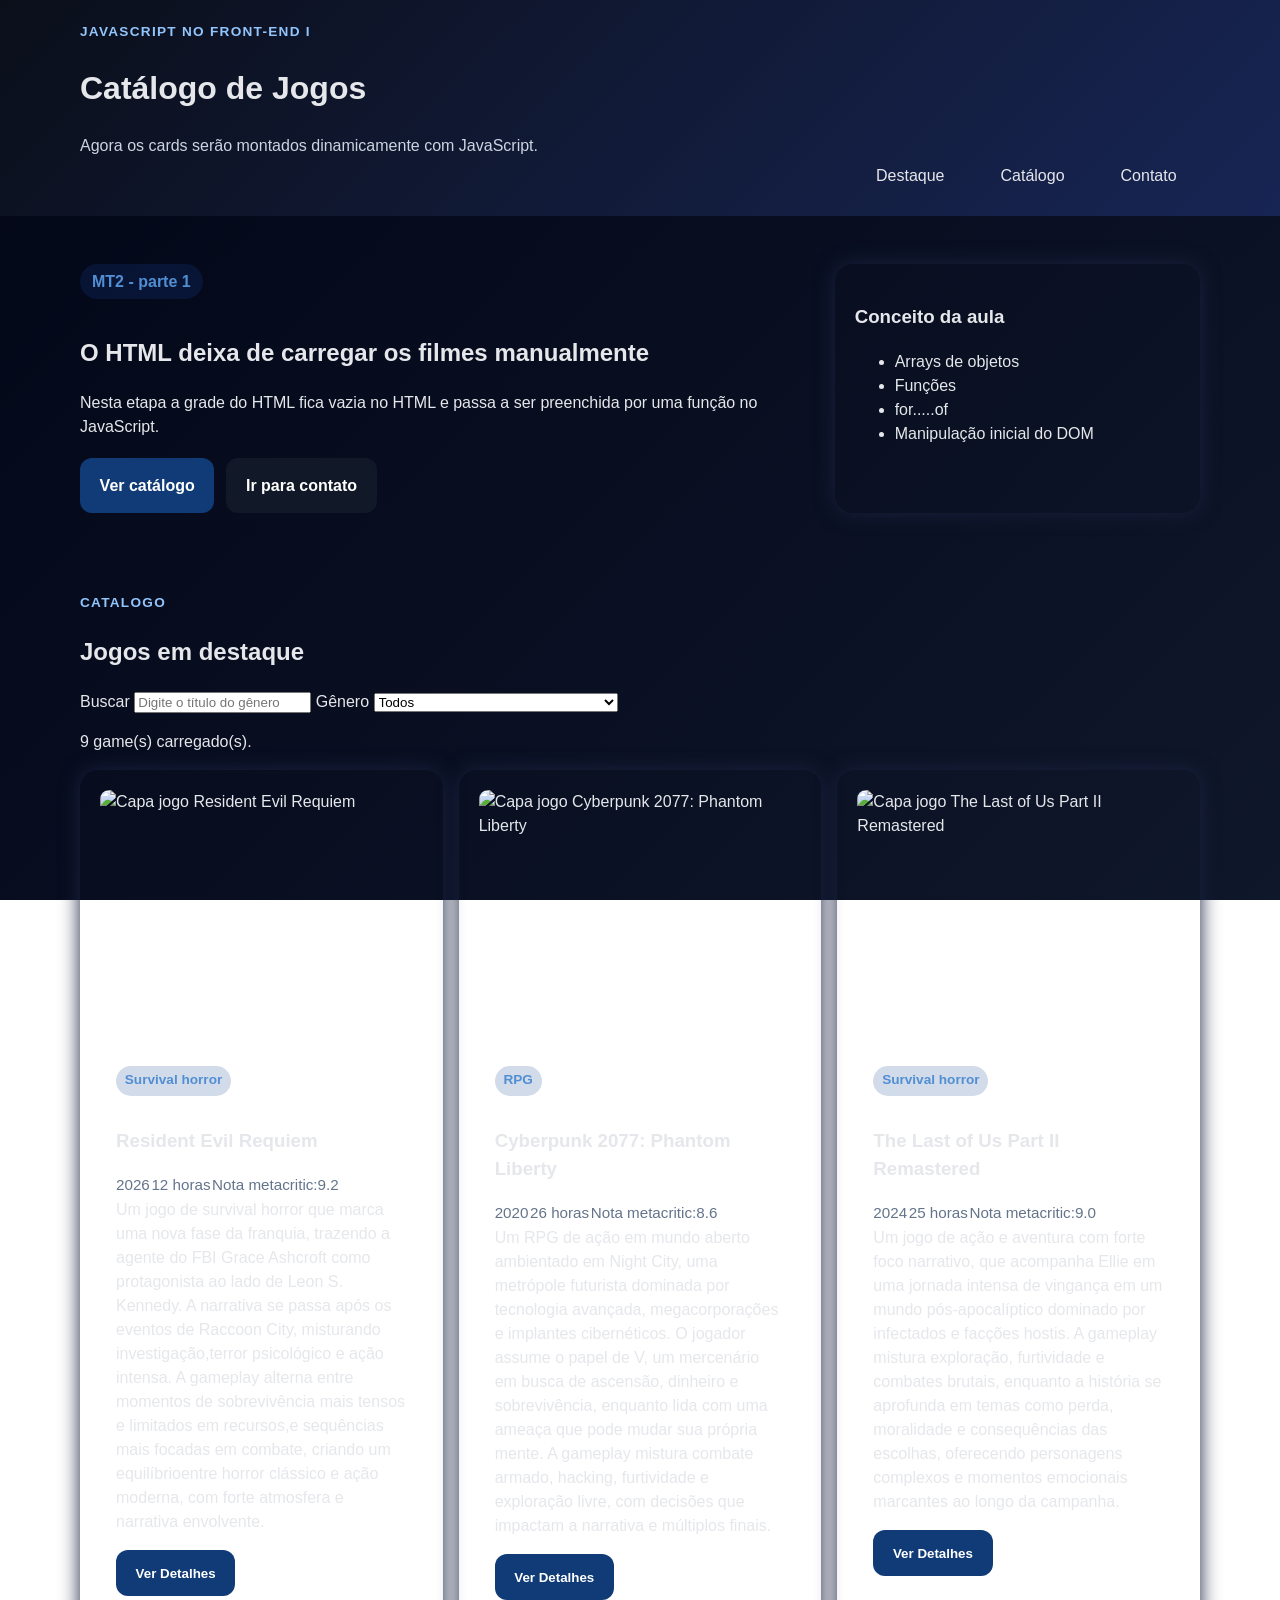
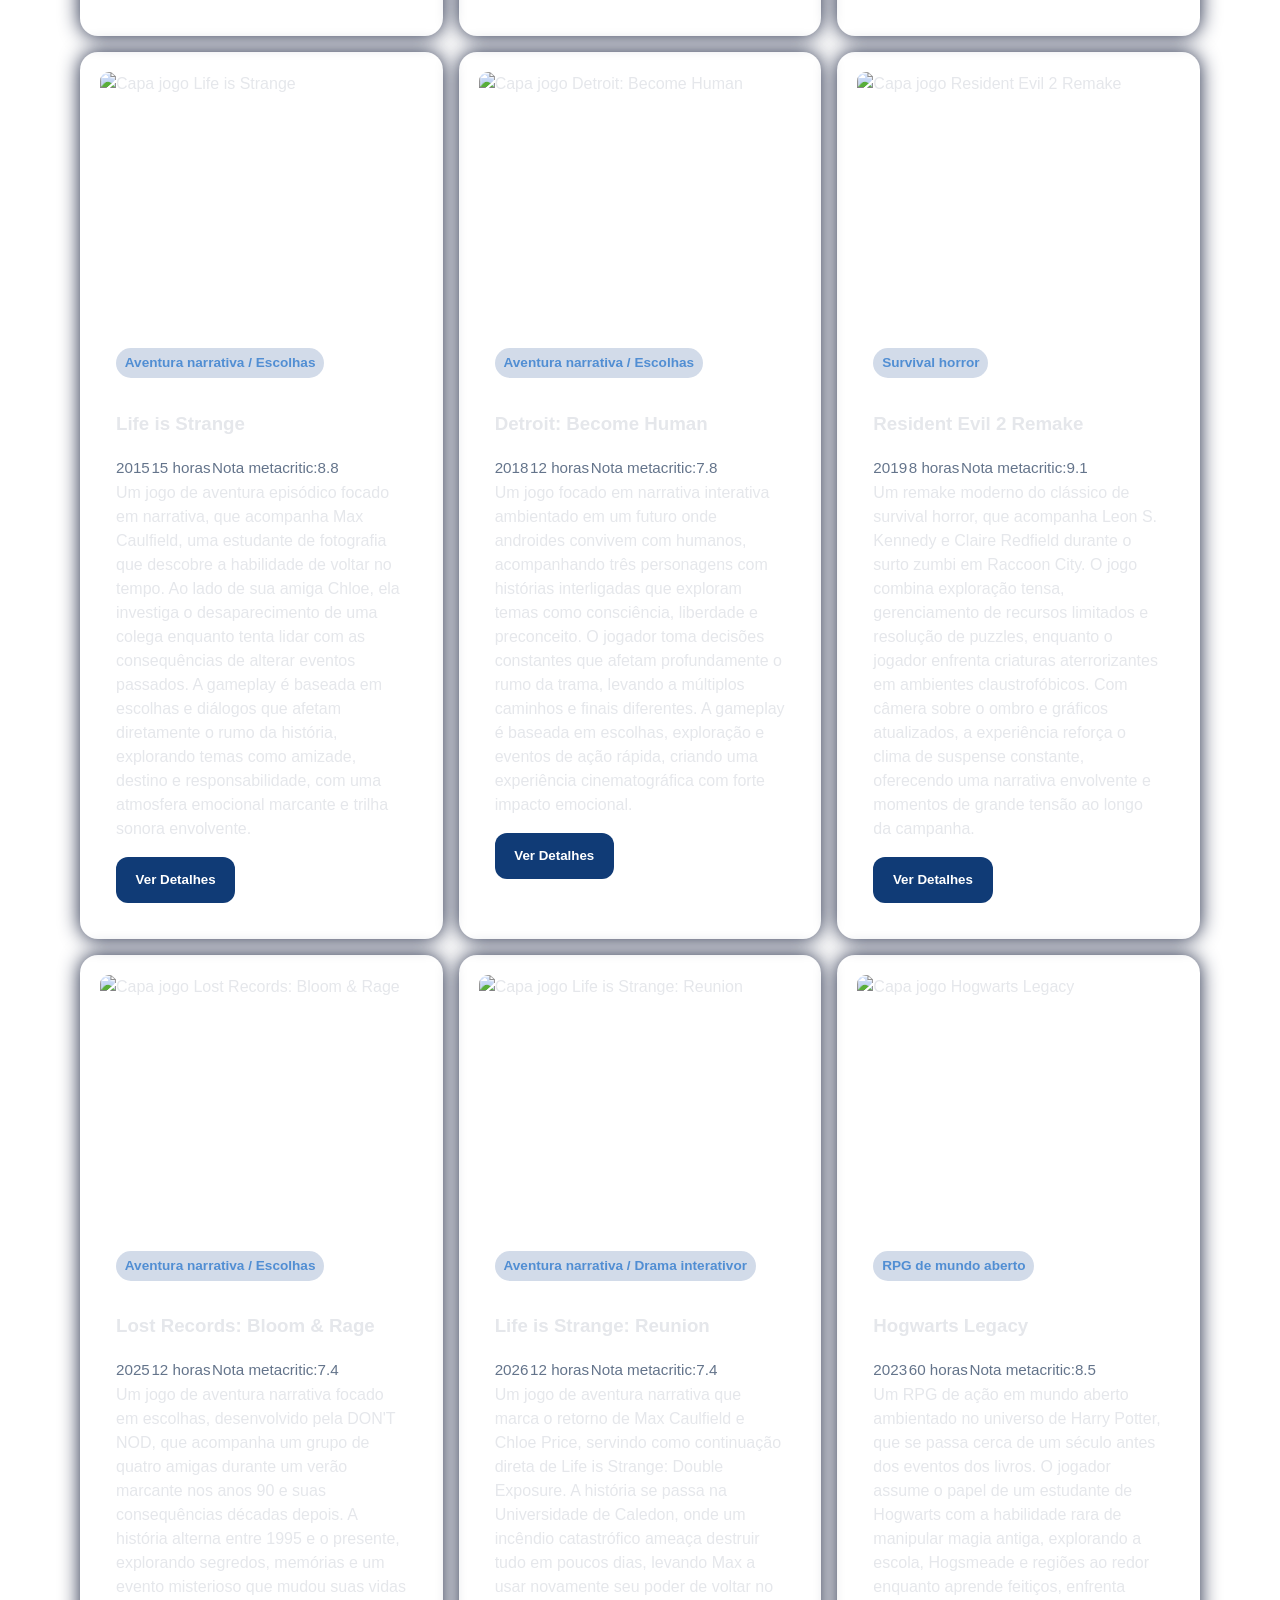
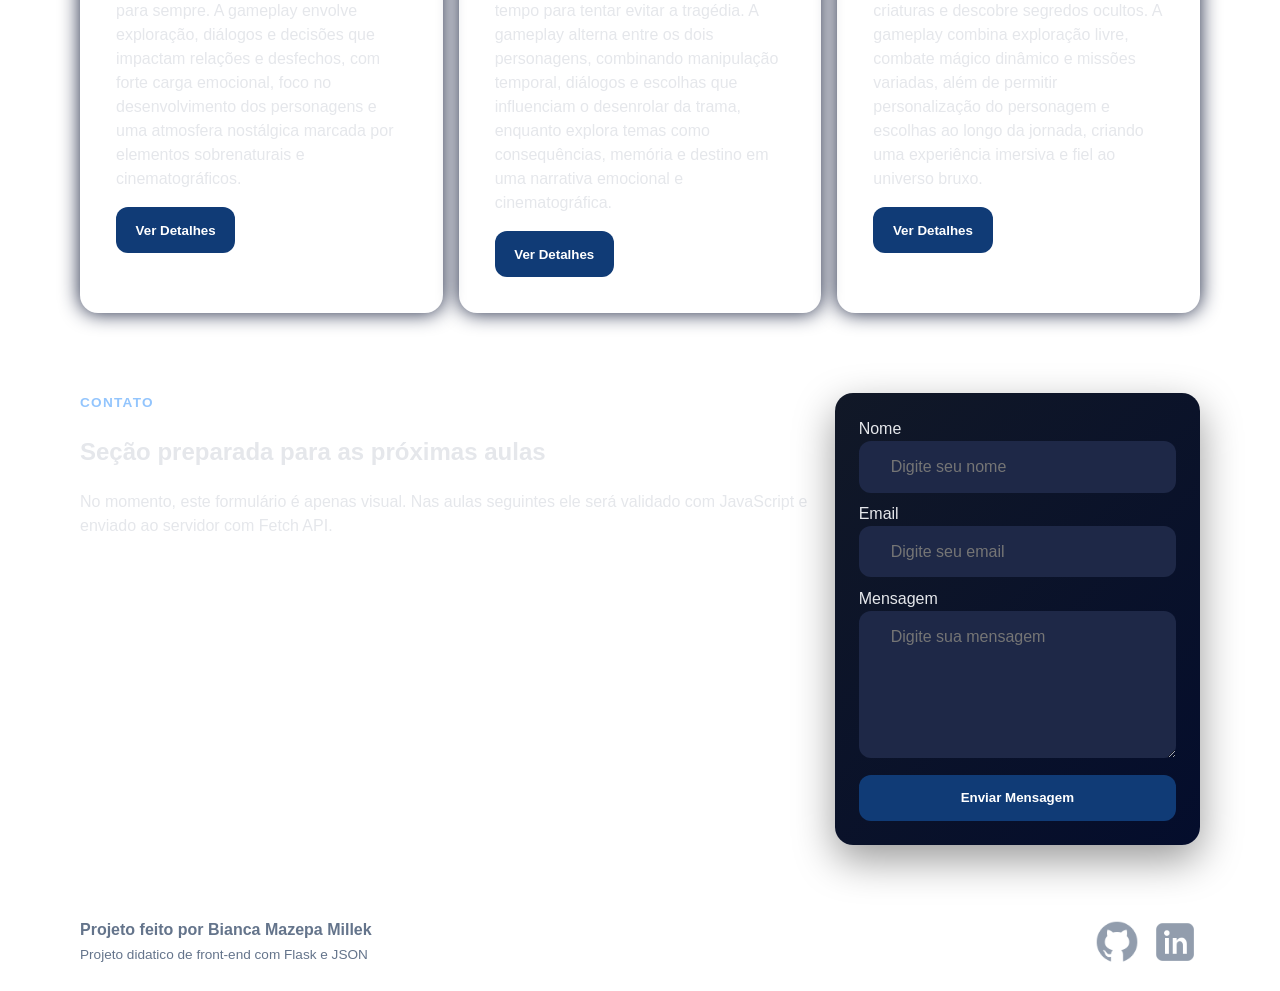
==== commit 5db0bd87: "Add files via upload" ====
--- a/catalogo.html
+++ b/catalogo.html
@@ -10,48 +10,41 @@
   <body>
     <header class="site-header">
       <div class="container header-content">
-        <p class="eyebrow">Projeto didatico com Flask + Fetch</p>
+        <p class="eyebrow">JavaScript no Front-End I</p>
         <h1>Catálogo de Jogos</h1>
         <p class="subtitle">
-          Exemplo de front-end com HTML, CSS e JavaScript consumindo dados JSON
-          de um back-end Flask.
+          Agora os cards serão montados dinamicamente com JavaScript.
         </p>
-      </div>
+      
       <nav class="main-nav" aria-label="Navegação principal">
         <a href="#destaque">Destaque</a>
         <a href="#catalogo">Catálogo</a>
         <a href="#contato">Contato</a>
       </nav>
+      </div>
     </header>
 
     <main>
       <section id="destaque" class="hero">
-        <div class="container hero grid">
+        <div class="container hero-grid">
           <div>
-            <span class="badge"> MT1 - interface estática</span>
-            <h2>Uma base moderna para evoluir nas próximas aulas</h2>
+            <span class="badge">MT2 - parte 1</span>
+            <h2>O HTML deixa de carregar os filmes manualmente</h2>
             <p>
-              Nesta fase os filmes ainda estão escritos diretamente no HTML. O
-              objetivo é consolidar a parte visual antes de entrar em DOM,
-              eventos e consumo de API.
+              Nesta etapa a grade do HTML fica vazia no  HTML e passa a ser preenchida por uma função no JavaScript.
             </p>
-            <!--TODO: Verificar a necessidade de ter esses botões no nav-bar e aqui-->
-
-            <!--<div class="hero-actions">
-                            <a class="button primary" href="#catalogo">Ver
-                                catálogo</a>
-                            <a class="button secondary" href="contato">Ir para
-                                contato</a>
-                        </div>-->
+            <div class="hero-actions">
+              <a class="button primary" href="#catalogo">Ver catálogo</a>
+              <a class="button secondary" href="#contato">Ir para contato</a>
+            </div>
           </div>
-
           <div class="hero-panel">
-            <h3>O que esta páginajá mostra</h3>
+            <h3>Conceito da aula</h3>
             <ul>
-              <li>Estrutura semantica com HTML</li>
-              <li>Layout com Grid e Flexbox</li>
-              <li>Cards de conteudo</li>
-              <li>Interatividade basica</li>
+              <li>Arrays de objetos</li>
+              <li>Funções </li>
+              <li>for.....of</li>
+              <li>Manipulação inicial do DOM</li>
             </ul>
           </div>
         </div>
@@ -65,271 +58,21 @@
           </div>
         </div>
         <!--Catalogo de jogos-->
+        <div class="container filters">
+          <label>
+            <span>Buscar</span>
+            <input type="text" id="searchInput" placeholder="Digite o título do gênero">
+          </label>
+          <label>
+            <span>Gênero</span>
+            <select id="genreSelect">
+              <option value="">Todos</option>
+            </select>
+          </label>
+        </div>
         <div class="container">
-          <div class="game-grid">
-            <article class="game-card">
-              <img
-                src="https://blogger.googleusercontent.com/img/b/R29vZ2xl/AVvXsEhsYs90ANW8YLh_4Idx4Sa5WgGiYXEByLc2kuhqyoncQcPSd4HS1OVr4W1ApdyinodIkdDk83J-DWX-h8rtJp-aMnD0oTUR_yRld0gdFs2bHFyWP2ZrDA1RACvNJMs8qi6hw8s6Sw_IY9s0JXZlomHA9-I9Fi39skDWAp9NOB31HzsO_nLc7lh-KDNFs9g/w640-h360/resident-evil-requiem-pre-venda-desconto-pc-ps5.png"
-                alt="Poster genérico filme"
-              />
-              <div class="game-card-content">
-                <span class="tag">Survival horror</span>
-                <h3>Resident Evil Requiem</h3>
-                <div class="game-meta">
-                  <span>Ano: 2026</span>
-                  <span>Duração história principal: 12 horas</span>
-                  <span>Nota metacritic:9.2</span>
-                </div>
-                <p class="game-description">
-                  Um jogo de survival horror que marca uma nova fase da
-                  franquia, trazendo a agente do FBI Grace Ashcroft como
-                  protagonista ao lado de Leon S. Kennedy. A narrativa se passa
-                  após os eventos de Raccoon City, misturando investigação,
-                  terror psicológico e ação intensa. A gameplay alterna entre
-                  momentos de sobrevivência mais tensos e limitados em recursos,
-                  e sequências mais focadas em combate, criando um equilíbrio
-                  entre horror clássico e ação moderna, com forte atmosfera e
-                  narrativa envolvente.
-                </p>
-                <button class="button primary" type="button">
-                  Ver detalhes
-                </button>
-              </div>
-            </article>
-            <article class="game-card">
-              <img
-                src="https://t.ctcdn.com.br/ILL69AH84MuklQSbs4Bj6zNDN3Q=/640x360/smart/i568317.jpeg"
-                alt="Poster genérico filme"
-              />
-              <div class="game-card-content">
-                <span class="tag">RPG eletrônico</span>
-                <h3>Cyberpunk 2077</h3>
-                <div class="game-meta">
-                  <span>Ano: 2020</span>
-                  <span>Duração história principal: 26 horas</span>
-                  <span>Nota metacritic: 8.6</span>
-                </div>
-                <p class="game-description">
-                  Um RPG de ação em mundo aberto ambientado em Night City, uma
-                  metrópole futurista dominada por tecnologia avançada,
-                  megacorporações e implantes cibernéticos. O jogador assume o
-                  papel de V, um mercenário em busca de ascensão, dinheiro e
-                  sobrevivência, enquanto lida com uma ameaça que pode mudar sua
-                  própria mente. A gameplay mistura combate armado, hacking,
-                  furtividade e exploração livre, com decisões que impactam a
-                  narrativa e múltiplos finais.
-                </p>
-                <button class="button primary" type="button">
-                  Ver detalhes
-                </button>
-              </div>
-            </article>
-            <article class="game-card">
-              <img
-                src="https://blogger.googleusercontent.com/img/b/R29vZ2xl/AVvXsEj_90bo2cQLbmIGnvCSx_EiHnvf0amQipYWQF1mWVmykElOhLvnlZnXqQKAwc0d3ysP5aXUv1VFdvGNSgC6pww5emYfWMEnsE0zHy9Jioad4u5F0tE9TFLgbSw_L7oWOB3y8WMElHjA1C8k1_6ptsRACYS1sB6EC9E9DuJAxfurLHmG1Iuv-lJm3kCdjGja/w640-h360/The%20Last%20of%20Us%20Parte%20II%20remastered.png"
-                alt="Poster genérico filme"
-              />
-              <div class="game-card-content">
-                <span class="tag">Filme interatio</span>
-                <h3>The Last of Us Part II Remastered</h3>
-                <div class="game-meta">
-                  <span>Ano: 2024</span>
-                  <span>Duração história principal: 25 horas</span>
-                  <span>Nota metacritic:9.0</span>
-                </div>
-                <p class="game-description">
-                  Um jogo de ação e aventura com forte foco narrativo, que
-                  acompanha Ellie em uma jornada intensa de vingança em um mundo
-                  pós-apocalíptico dominado por infectados e facções hostis. A
-                  gameplay mistura exploração, furtividade e combates brutais,
-                  enquanto a história se aprofunda em temas como perda,
-                  moralidade e consequências das escolhas, oferecendo
-                  personagens complexos e momentos emocionais marcantes ao longo
-                  da campanha.
-                </p>
-                <button class="button primary" type="button">
-                  Ver detalhes
-                </button>
-              </div>
-            </article>
-            <article class="game-card">
-              <img
-                src="https://blogger.googleusercontent.com/img/b/R29vZ2xl/AVvXsEgK63f_Ne3KJamRZSpanK5wGuzLJlyIysC0btRQ8zuUDmlWHwvfNrP_UfUBSlt3mtdsLd0B-I9HRghgdGDafSBZZDLxNTpkHuW9-0xl6RSeTEDjaBvyEyY1dYJs7fOlukk4vX9ZQaFCtYlBrZ5ryIZrIviQP39pQy8PmU62xq6Jr646lY_P6JbPYznCCg/w640-h360/life-is-strange-arcadia-bay-collection.jpg"
-                alt="Poster genérico filme"
-              />
-              <div class="game-card-content">
-                <span class="tag">Aventura narrativa / Escolhas</span>
-                <h3>Life is Strange</h3>
-                <div class="game-meta">
-                  <span>Ano: 2015</span>
-                  <span>Duração história principal: 14 horas</span>
-                  <span>Nota metacritic: 8.5</span>
-                </div>
-                <p class="game-description">
-                  Um jogo de aventura episódico focado em narrativa, que
-                  acompanha Max Caulfield, uma estudante de fotografia que
-                  descobre a habilidade de voltar no tempo. Ao lado de sua amiga
-                  Chloe, ela investiga o desaparecimento de uma colega enquanto
-                  tenta lidar com as consequências de alterar eventos passados.
-                  A gameplay é baseada em escolhas e diálogos que afetam
-                  diretamente o rumo da história, explorando temas como amizade,
-                  destino e responsabilidade, com uma atmosfera emocional
-                  marcante e trilha sonora envolvente.
-                </p>
-                <button class="button primary" type="button">
-                  Ver detalhes
-                </button>
-              </div>
-            </article>
-            <article class="game-card">
-              <img
-                src="https://cdn1.epicgames.com/columbine/offer/DETROIT_1-2560x1440-4fd6608a56880dc5d8e9d968517113c3.jpg"
-                alt="Poster genérico filme"
-              />
-              <div class="game-card-content">
-                <span class="tag">Aventura narrativa / Drama interativo</span>
-                <h3>Detroit: Become Human</h3>
-                <div class="game-meta">
-                  <span>Ano: 2018</span>
-                  <span>Duração história principal: 12 horas</span>
-                  <span>Nota metacritic: 7.8</span>
-                </div>
-                <p class="game-description">
-                  Um jogo focado em narrativa interativa ambientado em um futuro
-                  onde androides convivem com humanos, acompanhando três
-                  personagens com histórias interligadas que exploram temas como
-                  consciência, liberdade e preconceito. O jogador toma decisões
-                  constantes que afetam profundamente o rumo da trama, levando a
-                  múltiplos caminhos e finais diferentes. A gameplay é baseada
-                  em escolhas, exploração e eventos de ação rápida, criando uma
-                  experiência cinematográfica com forte impacto emocional.
-                </p>
-                <button class="button primary" type="button">
-                  Ver detalhes
-                </button>
-              </div>
-            </article>
-            <article class="game-card">
-              <img
-                src="https://cdn-ext.fanatical.com/production/product/1280x720/ee2b504a-6f82-49ed-a3f5-3539b9b85fb9.jpeg"
-                alt="Poster genérico filme"
-              />
-              <div class="game-card-content">
-                <span class="tag">Survival horror</span>
-                <h3>Resident Evil 2</h3>
-                <div class="game-meta">
-                  <span>Ano: 2019</span>
-                  <span>Duração história principal: 8 horas</span>
-                  <span>Nota metacritic: 9.1</span>
-                </div>
-                <p class="game-description">
-                  Um remake moderno do clássico de survival horror, que
-                  acompanha Leon S. Kennedy e Claire Redfield durante o surto
-                  zumbi em Raccoon City. O jogo combina exploração tensa,
-                  gerenciamento de recursos limitados e resolução de puzzles,
-                  enquanto o jogador enfrenta criaturas aterrorizantes em
-                  ambientes claustrofóbicos. Com câmera sobre o ombro e gráficos
-                  atualizados, a experiência reforça o clima de suspense
-                  constante, oferecendo uma narrativa envolvente e momentos de
-                  grande tensão ao longo da campanha.
-                </p>
-                <button class="button primary" type="button">
-                  Ver detalhes
-                </button>
-              </div>
-            </article>
-            <article class="game-card">
-              <img
-                src="https://cdn1.epicgames.com/spt-assets/1dbe1908183242849c2aac9bb3f50541/lost-records-bloom-and-rage-fgi6c.jpg"
-                alt="Poster genérico filme"
-              />
-              <div class="game-card-content">
-                <span class="tag">Aventura narrativa / Drama interativo</span>
-                <h3>Lost Records: Bloom & Rage</h3>
-                <div class="game-meta">
-                  <span>Ano: 2025</span>
-                  <span>Duração história principal: 12 horas</span>
-                  <span>Nota metacritic: 7.4</span>
-                </div>
-                <p class="game-description">
-                  Um jogo de aventura narrativa focado em escolhas, desenvolvido
-                  pela DON'T NOD, que acompanha um grupo de quatro amigas
-                  durante um verão marcante nos anos 90 e suas consequências
-                  décadas depois. A história alterna entre 1995 e o presente,
-                  explorando segredos, memórias e um evento misterioso que mudou
-                  suas vidas para sempre. A gameplay envolve exploração,
-                  diálogos e decisões que impactam relações e desfechos, com
-                  forte carga emocional, foco no desenvolvimento dos personagens
-                  e uma atmosfera nostálgica marcada por elementos sobrenaturais
-                  e cinematográficos.
-                </p>
-                <button class="button primary" type="button">
-                  Ver detalhes
-                </button>
-              </div>
-            </article>
-            <article class="game-card">
-              <img
-                src="https://shared.akamai.steamstatic.com/store_item_assets/steam/apps/2624870/df22658da4ac9d886986cd3d9bd1d5aeee03c915/capsule_616x353.jpg?t=1774610978"
-                alt="Poster genérico filme"
-              />
-              <div class="game-card-content">
-                <span class="tag">Aventura narrativa / Drama interativo</span>
-                <h3>Life is Strange: Reunion</h3>
-                <div class="game-meta">
-                  <span>Ano: 2026</span>
-                  <span>Duração história principal: 12 horas</span>
-                  <span>Nota metacritic: Ainda não consolidada</span>
-                </div>
-                <p class="game-description">
-                  Um jogo de aventura narrativa que marca o retorno de Max
-                  Caulfield e Chloe Price, servindo como continuação direta de
-                  Life is Strange: Double Exposure. A história se passa na
-                  Universidade de Caledon, onde um incêndio catastrófico ameaça
-                  destruir tudo em poucos dias, levando Max a usar novamente seu
-                  poder de voltar no tempo para tentar evitar a tragédia. A
-                  gameplay alterna entre os dois personagens, combinando
-                  manipulação temporal, diálogos e escolhas que influenciam o
-                  desenrolar da trama, enquanto explora temas como
-                  consequências, memória e destino em uma narrativa emocional e
-                  cinematográfica.
-                </p>
-                <button class="button primary" type="button">
-                  Ver detalhes
-                </button>
-              </div>
-            </article>
-            <article class="game-card">
-              <img
-                src="https://cdn1.epicgames.com/offer/e97659b501af4e3981d5430dad170911/EGS_HogwartsLegacy_AvalancheSoftware_S1_2560x1440-aa80981dd7c9b3f26b12606974a76dba_2560x1440-aa80981dd7c9b3f26b12606974a76dba"
-                alt="Poster genérico filme"
-              />
-              <div class="game-card-content">
-                <span class="tag">RPG de ação / Mundo aberto</span>
-                <h3>Hogwarts Legacy</h3>
-                <div class="game-meta">
-                  <span>Ano: 2023</span>
-                  <span>Duração história principal: 25 horas</span>
-                  <span>Nota metacritic: 8.4</span>
-                </div>
-                <p class="game-description">
-                  Um RPG de ação em mundo aberto ambientado no universo de Harry
-                  Potter, que se passa cerca de um século antes dos eventos dos
-                  livros. O jogador assume o papel de um estudante de Hogwarts
-                  com a habilidade rara de manipular magia antiga, explorando a
-                  escola, Hogsmeade e regiões ao redor enquanto aprende
-                  feitiços, enfrenta criaturas e descobre segredos ocultos. A
-                  gameplay combina exploração livre, combate mágico dinâmico e
-                  missões variadas, além de permitir personalização do
-                  personagem e escolhas ao longo da jornada, criando uma
-                  experiência imersiva e fiel ao universo bruxo.
-                </p>
-                <button class="button primary" type="button">
-                  Ver detalhes
-                </button>
-              </div>
-            </article>
-          </div>
+          <p id="statusMessage" class="status-message">Carregando Filmes.....</p>
+          <div id="gameGrid" class="game-grid"></div>
         </div>
       </section>
     </main>
@@ -362,24 +105,23 @@
         </form>
       </div>
     </section>
-<footer class="site-footer">
-  <div class="container footer-wrapper">
-    
-    <div class="footer-content">
-      <h2>Projeto feito por Bianca Mazepa Millek</h2>
-      <p>Projeto didatico de front-end com Flask e JSON</p>
-    </div>
+    <footer class="site-footer">
+      <div class="container footer-wrapper">
+        <div class="footer-content">
+          <h2>Projeto feito por Bianca Mazepa Millek</h2>
+          <p>Projeto didatico de front-end com Flask e JSON</p>
+        </div>
 
-    <div class="icons">
-      <a href="https://github.com/BiaMillek">
-        <img src="img/Github.png" alt="Github" />
-      </a>
-      <a href="https://www.linkedin.com/in/bianca-millek-b00a023a3">
-        <img src="img/Linkedin.png" alt="Linkedin" />
-      </a>
-    </div>
-
-  </div>
-</footer>
+        <div class="icons">
+          <a href="https://github.com/BiaMillek">
+            <img src="img/Github.png" alt="Github" />
+          </a>
+          <a href="https://www.linkedin.com/in/bianca-millek-b00a023a3">
+            <img src="img/Linkedin.png" alt="Linkedin" />
+          </a>
+        </div>
+      </div>
+    </footer>
+    <script src="script.js"></script>
   </body>
 </html>
--- a/style.css
+++ b/style.css
@@ -8,7 +8,7 @@
     --muted: #64748b;
     --line: #dbe3ee;
     --primary: #103b76;
-    --primary-dark: #1d4ed8;
+    --primary-dark: #122353;
     --shadow: 0 18px 50px rgba(11, 25, 56, 0.537);
     --radius: 18px;
 }
@@ -106,7 +106,35 @@
     display: grid;
     gap: 1rem;
     
-}
+    
+}
+
+.button {
+  display: inline-flex;
+  align-items: center;
+  justify-content: center;
+  border: 2px solid transparent; 
+  cursor: pointer;
+  padding: 0.85rem 1.1rem;
+  border-radius: 12px;
+  font-weight: 700;
+  background: var(--primary);
+  color: #fff;
+}
+
+.button:hover {
+  border-color: var(--primary-dark);
+  background-color: var(--primary-dark);
+}
+.button.secondary{
+    background-color: #111827;
+    border-color: #111827;
+}
+.button.secondary:hover {
+    background-color: #03070f;
+    border-color: #03070f;
+}
+
 
 .auth-form label {
     display: flex;
@@ -123,25 +151,18 @@
     font: inherit;
 }
 
-button,
-.auth-form button {
-    display: inline-flex;
-    align-items: center;
-    justify-content: center;
-    border: none;
-    cursor: pointer;
-    padding: 0.85rem 1.1rem;
-    border-radius: 12px;
-    font-weight: 700;
-    background: var(--primary);
-    color: #fff;
-}
-
-.button:hover,
-.auth-form button:hover {
-    background: var(--primary-dark);
-
-}
+
+.auth-form {
+    display: flex;
+    flex-direction: column;
+    gap: 0.6rem;
+    background: linear-gradient(135deg, var(--panel), #040d2c);
+    padding: 1.5rem;
+    border-radius: var(--radius);
+    box-shadow: 0 15px 40px rgba(0, 0, 0, 0.4);
+}
+
+
 
 /*Cabeçalho e Hero*/
 .site-header {
@@ -189,10 +210,10 @@
 .hero-grid,
 .contact-grid,
 .auth-card{
-    display: grid;
-    grid-template-columns: 2fr 1fr;
-    gap: 1.5rem;
-    align-items: stretch;
+  display: grid;
+  grid-template-columns: 2fr 1fr;
+  gap: 1.5rem;
+  align-items: stretch;
     
 }
 
@@ -200,7 +221,7 @@
     display: inline-block;
     margin-bottom: 1rem;
     background: rgba(37, 99, 235, 0.12);
-    color: var(--primary-dark);
+    color: #518ed3;
     padding: 0.35rem 0.75rem;
     border-radius: 999px;
     font-weight: 700;
@@ -225,12 +246,14 @@
     padding: 1.25rem;
 }
 
+
 .hero-actions {
-    display: flex;
-    gap: 0.75rem;
-    flex-wrap: wrap;
-    margin-top: 1.25rem;
-}
+  display: flex;
+  gap: 0.75rem;
+  flex-wrap: wrap;
+  margin-top: 1.2rem;
+}
+
 .catalog-section {
     padding: 2rem 0 3rem;
     
@@ -283,8 +306,8 @@
     margin-bottom: 0.8rem;
     padding: 0.3rem 0.55rem;
     border-radius: 999px;
-    background: rgba(59, 130, 246, 0.2);
-    color: var(--primary-dark);
+    background: rgba(22, 67, 139, 0.192);
+    color: #518ed3;
     font-size: 0.85rem;
     font-weight: 700;
 }
@@ -316,8 +339,8 @@
     background-color:linear-gradient(135deg, #0a122c92, #0a1a4e);
     display: flex;
     justify-content: space-between; /* separa esquerda e direita */
-    align-items: center;            /* alinha verticalmente */
-    flex-wrap: wrap;                /* quebra no mobile */
+    align-items: center;            
+    flex-wrap: wrap;                
 }
 .footer-content {
     display: flex;
